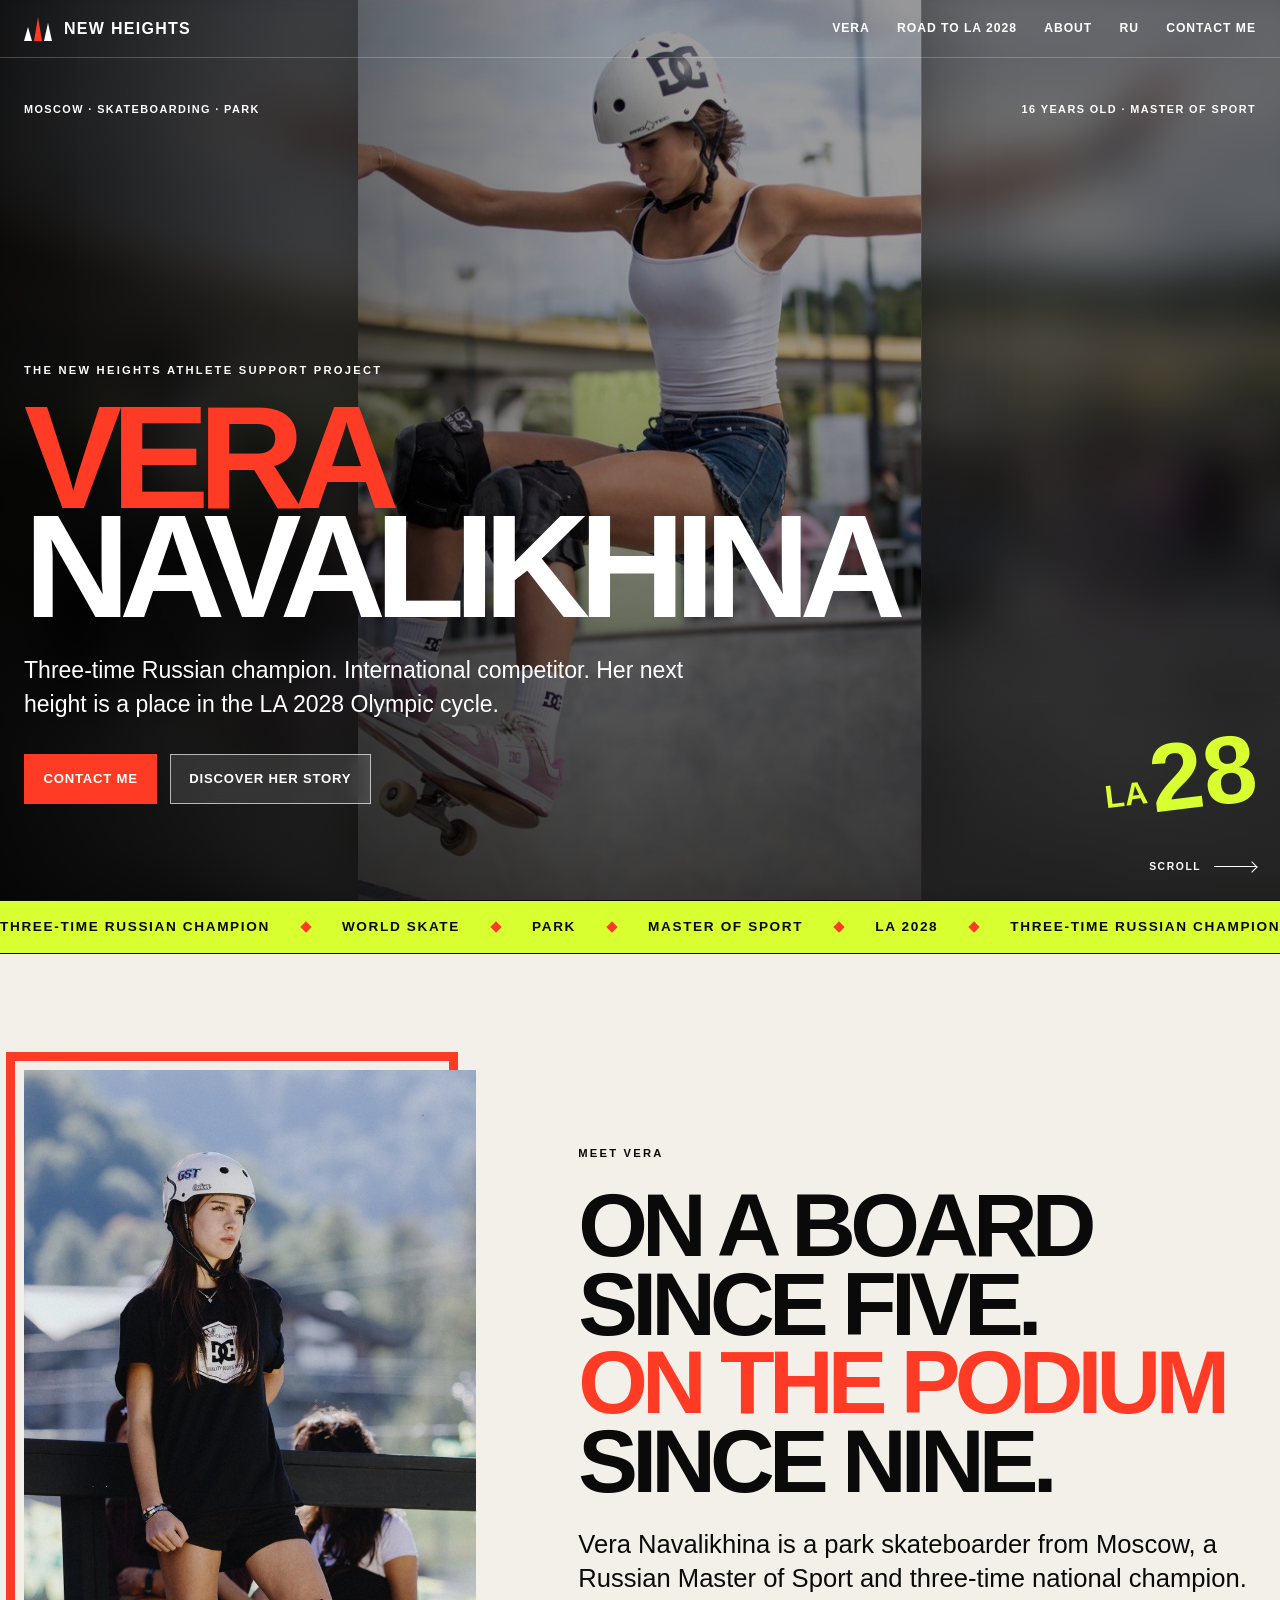
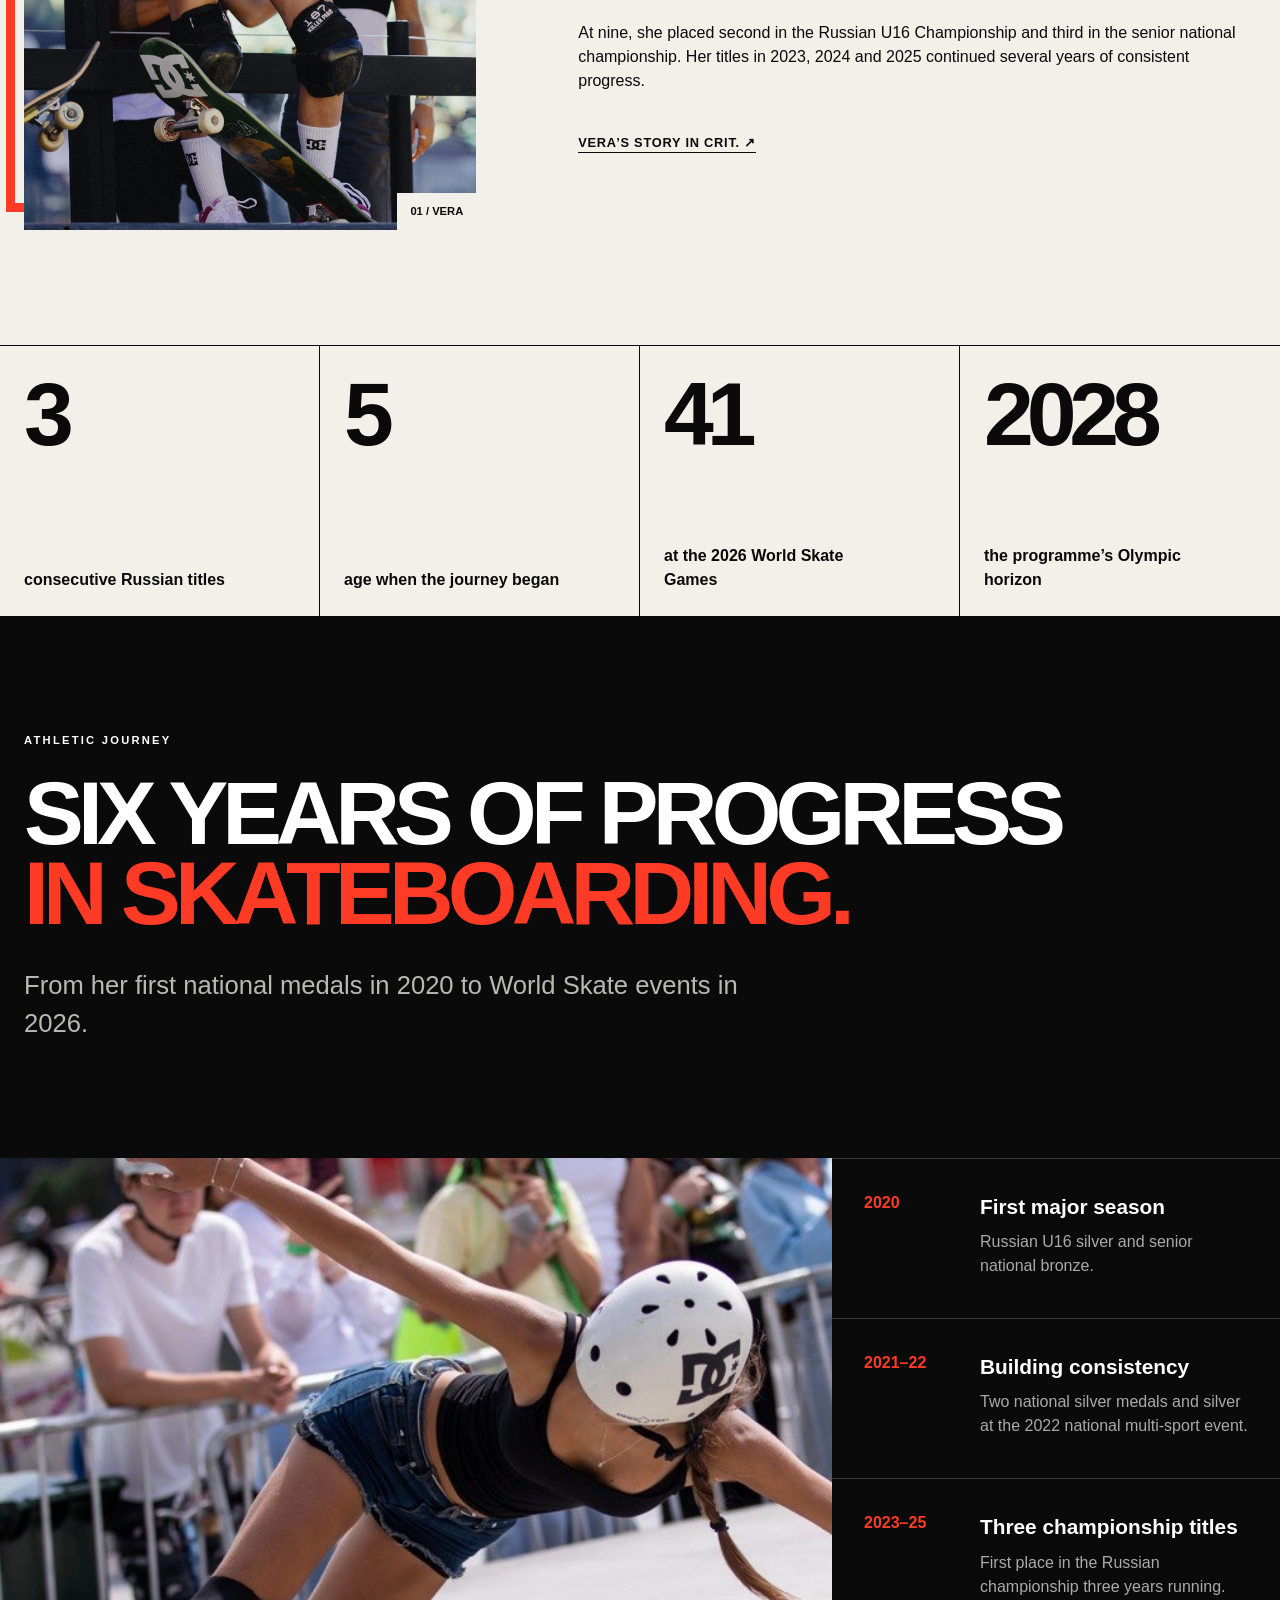
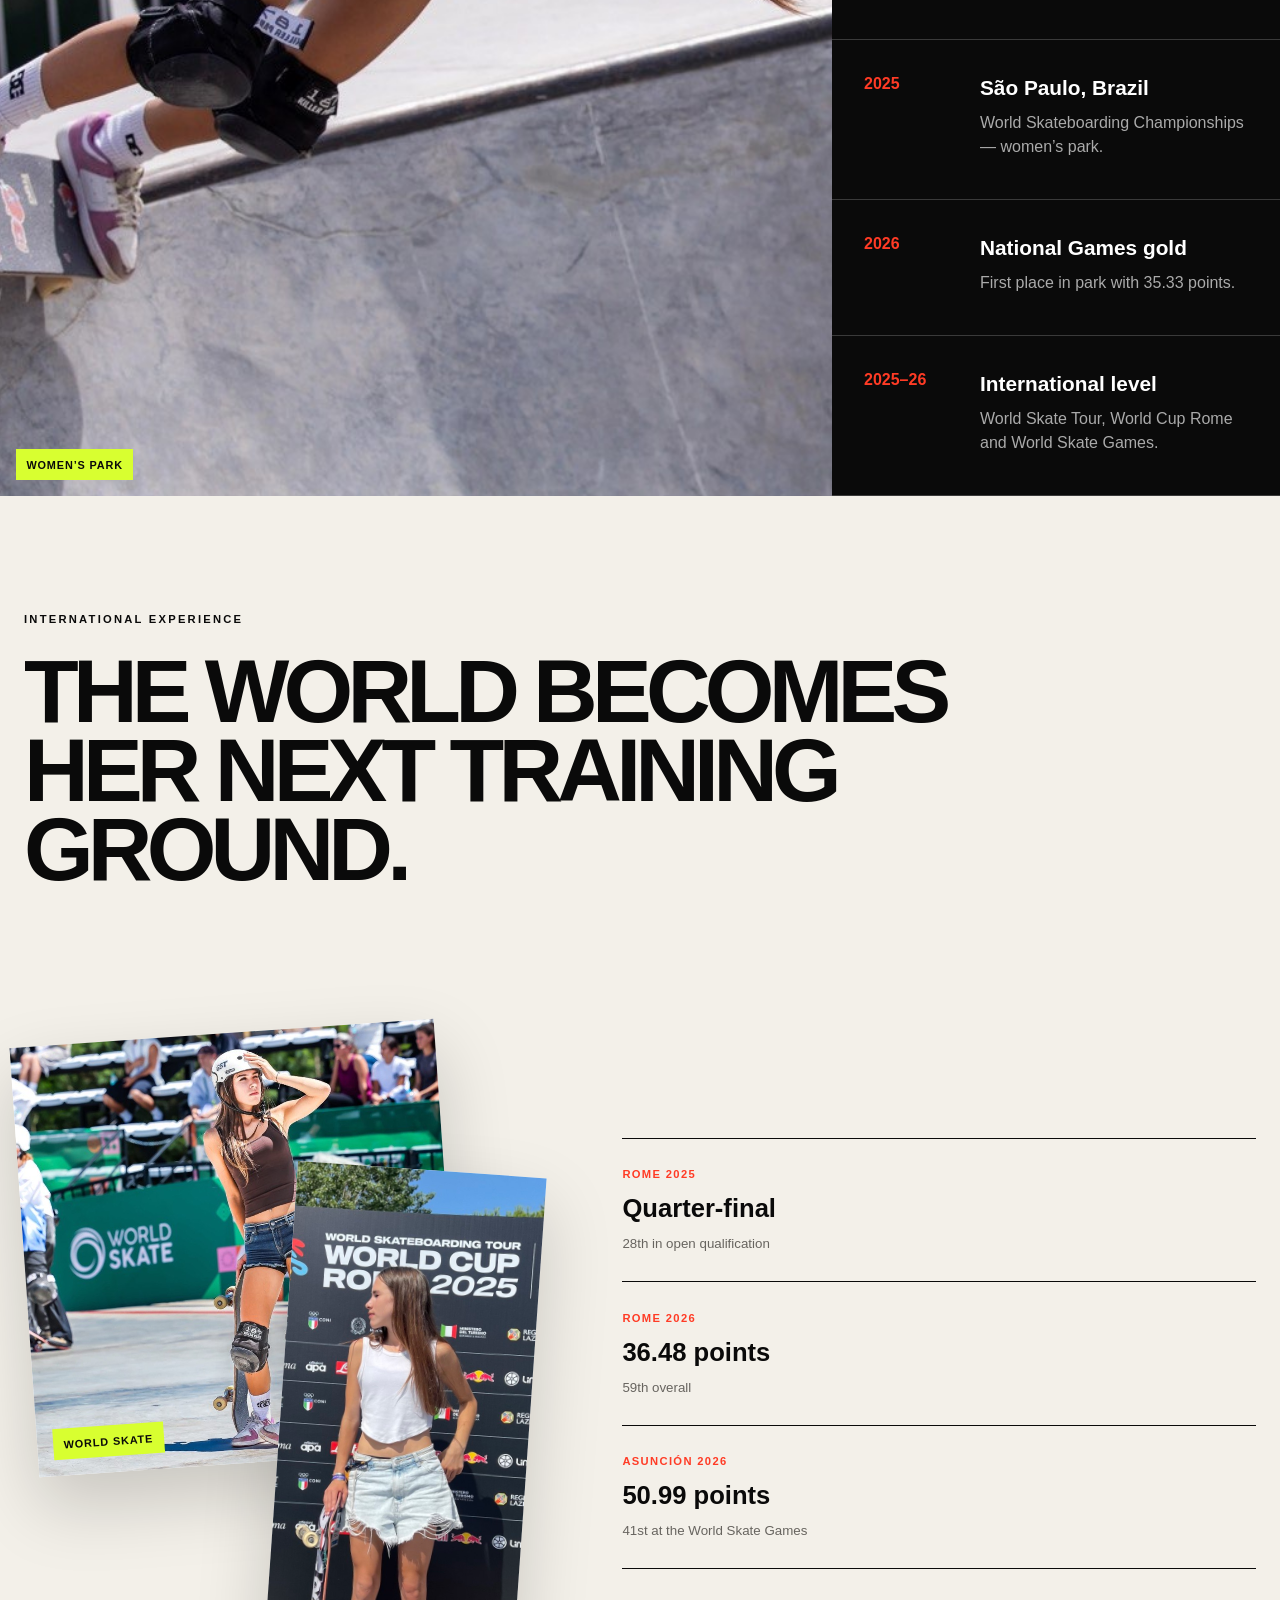
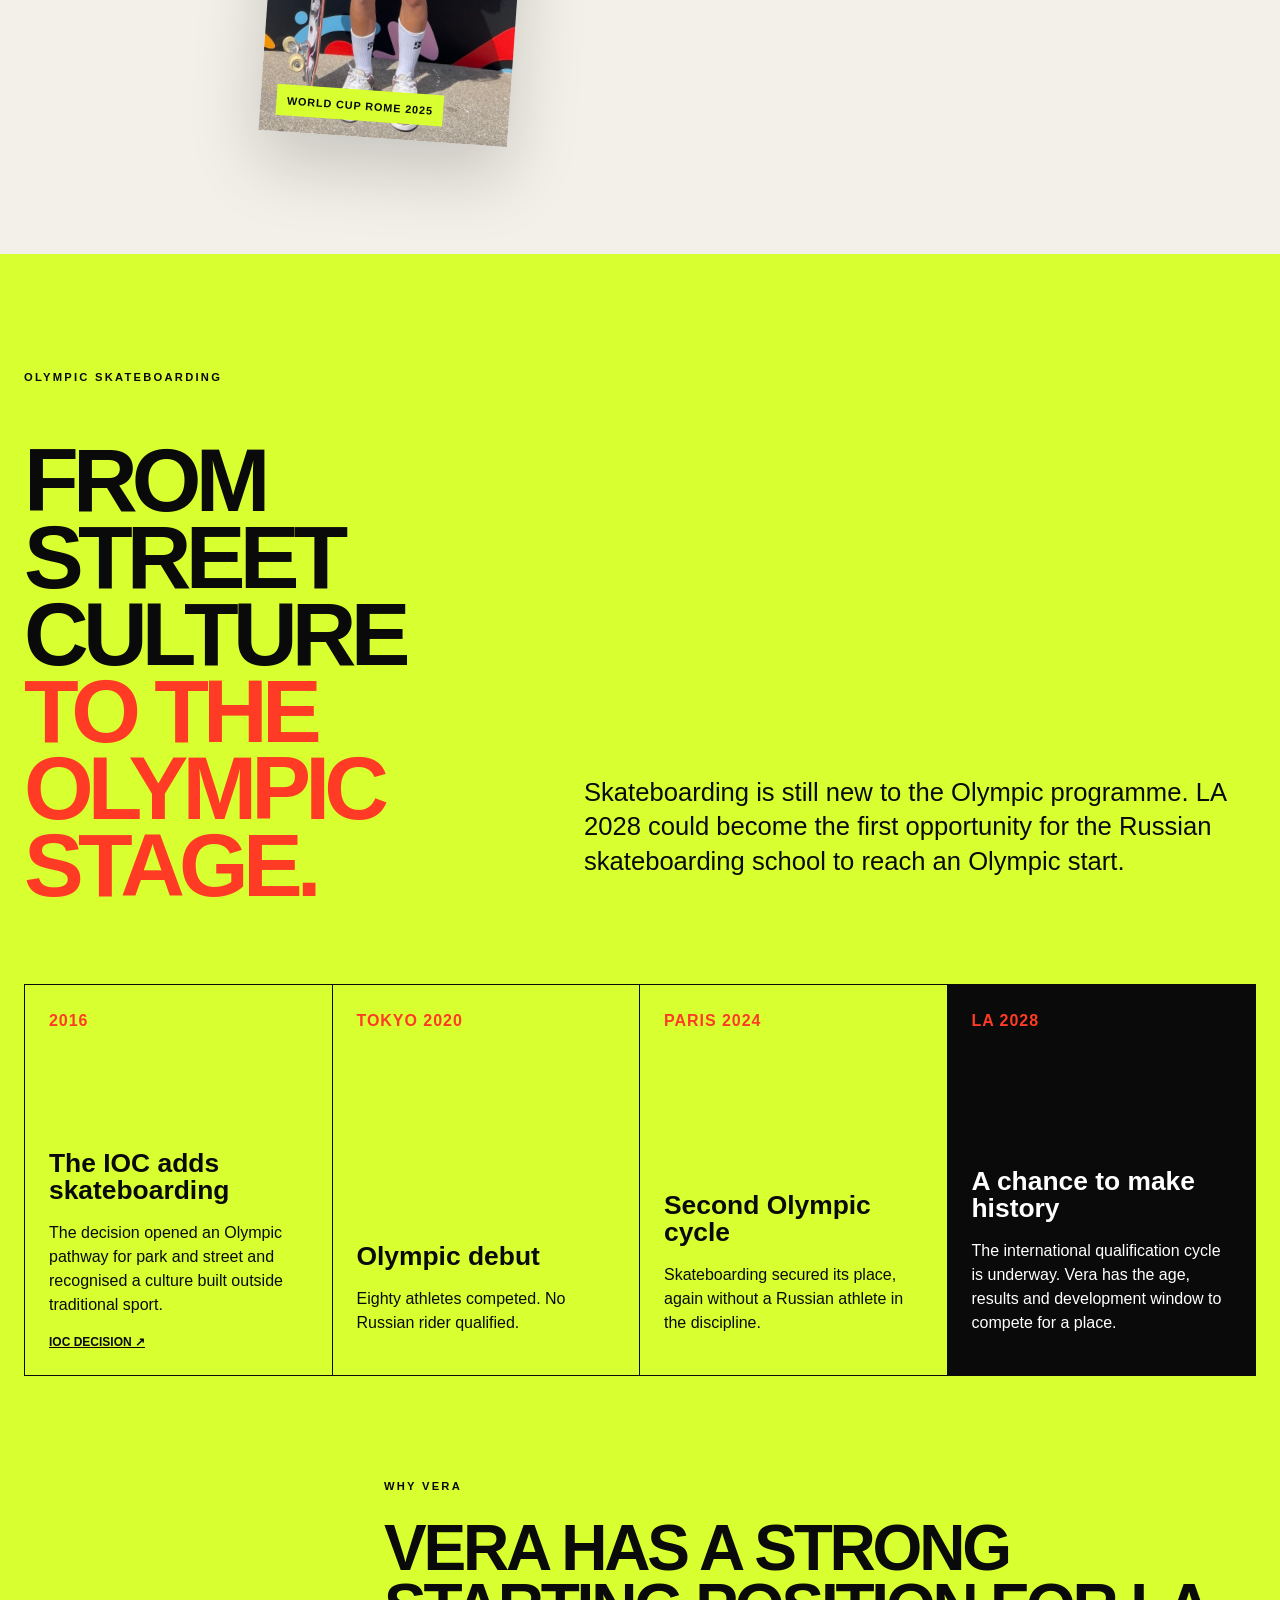
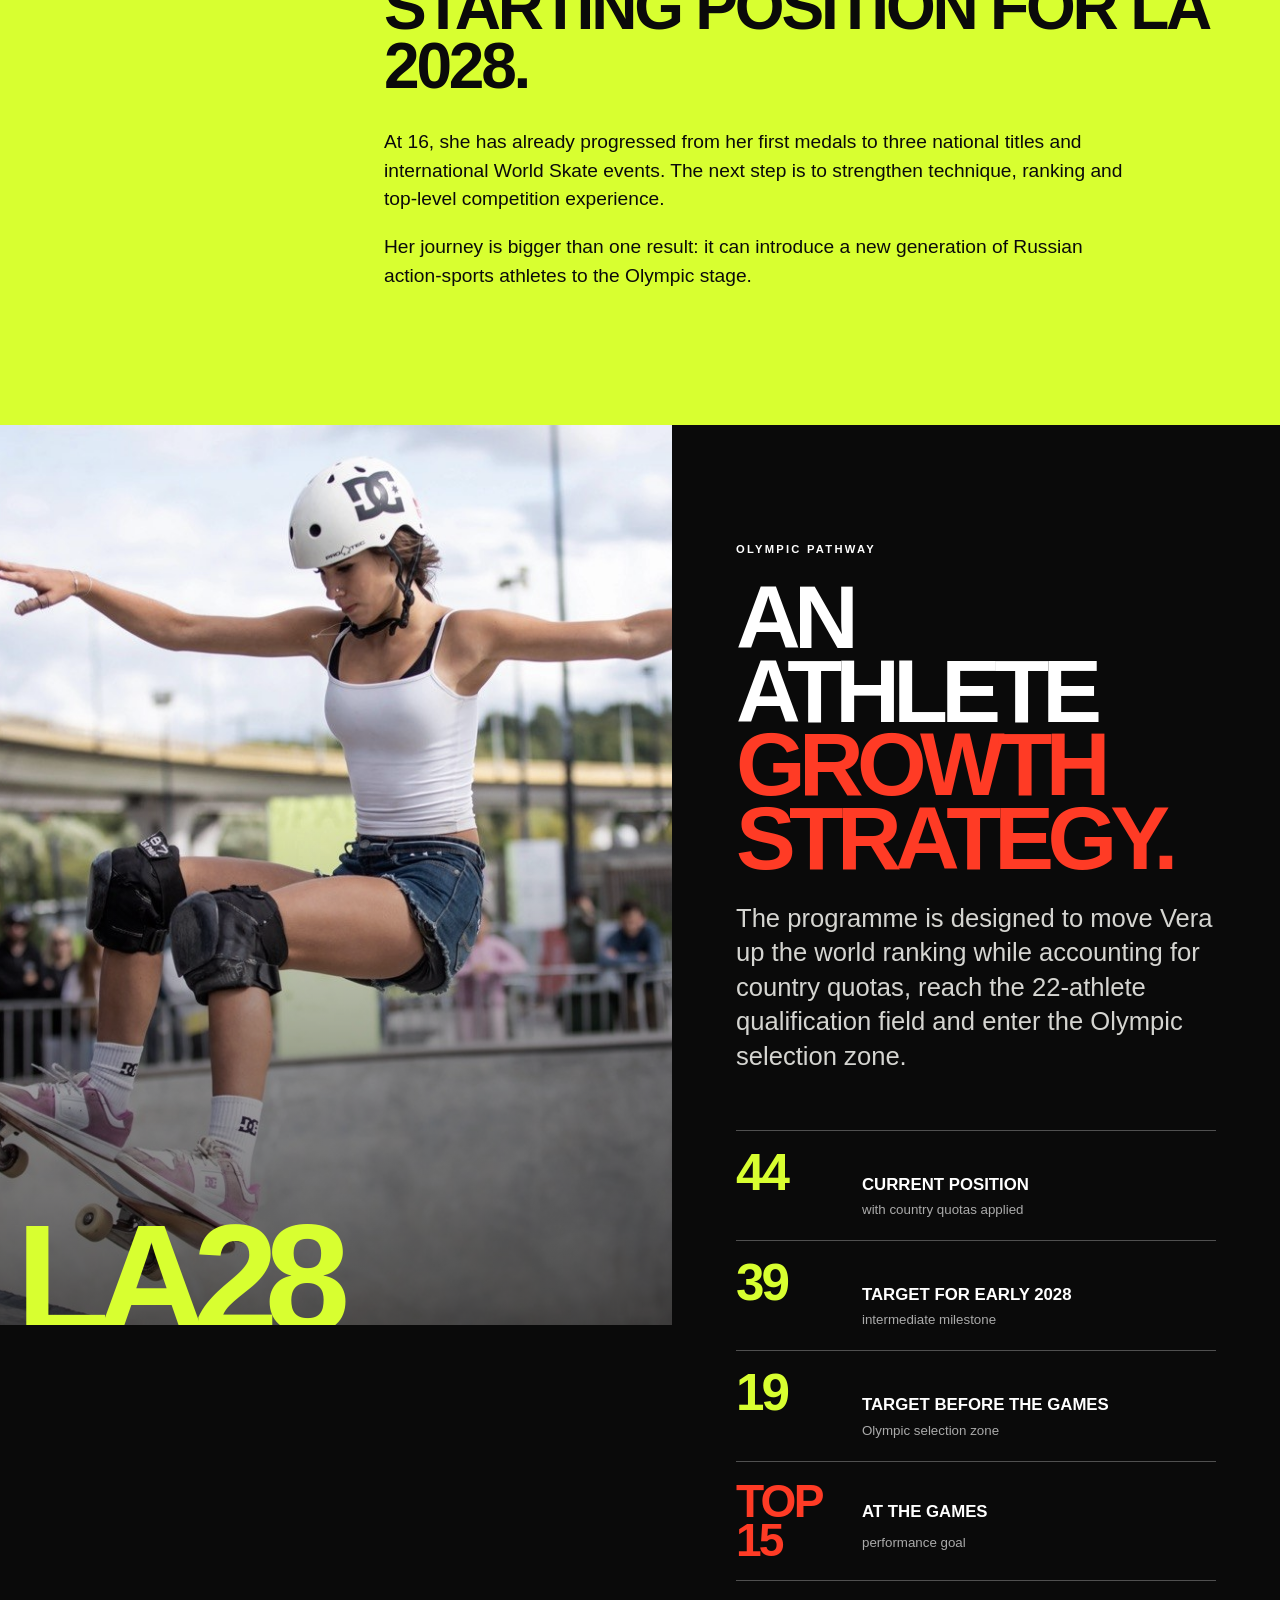
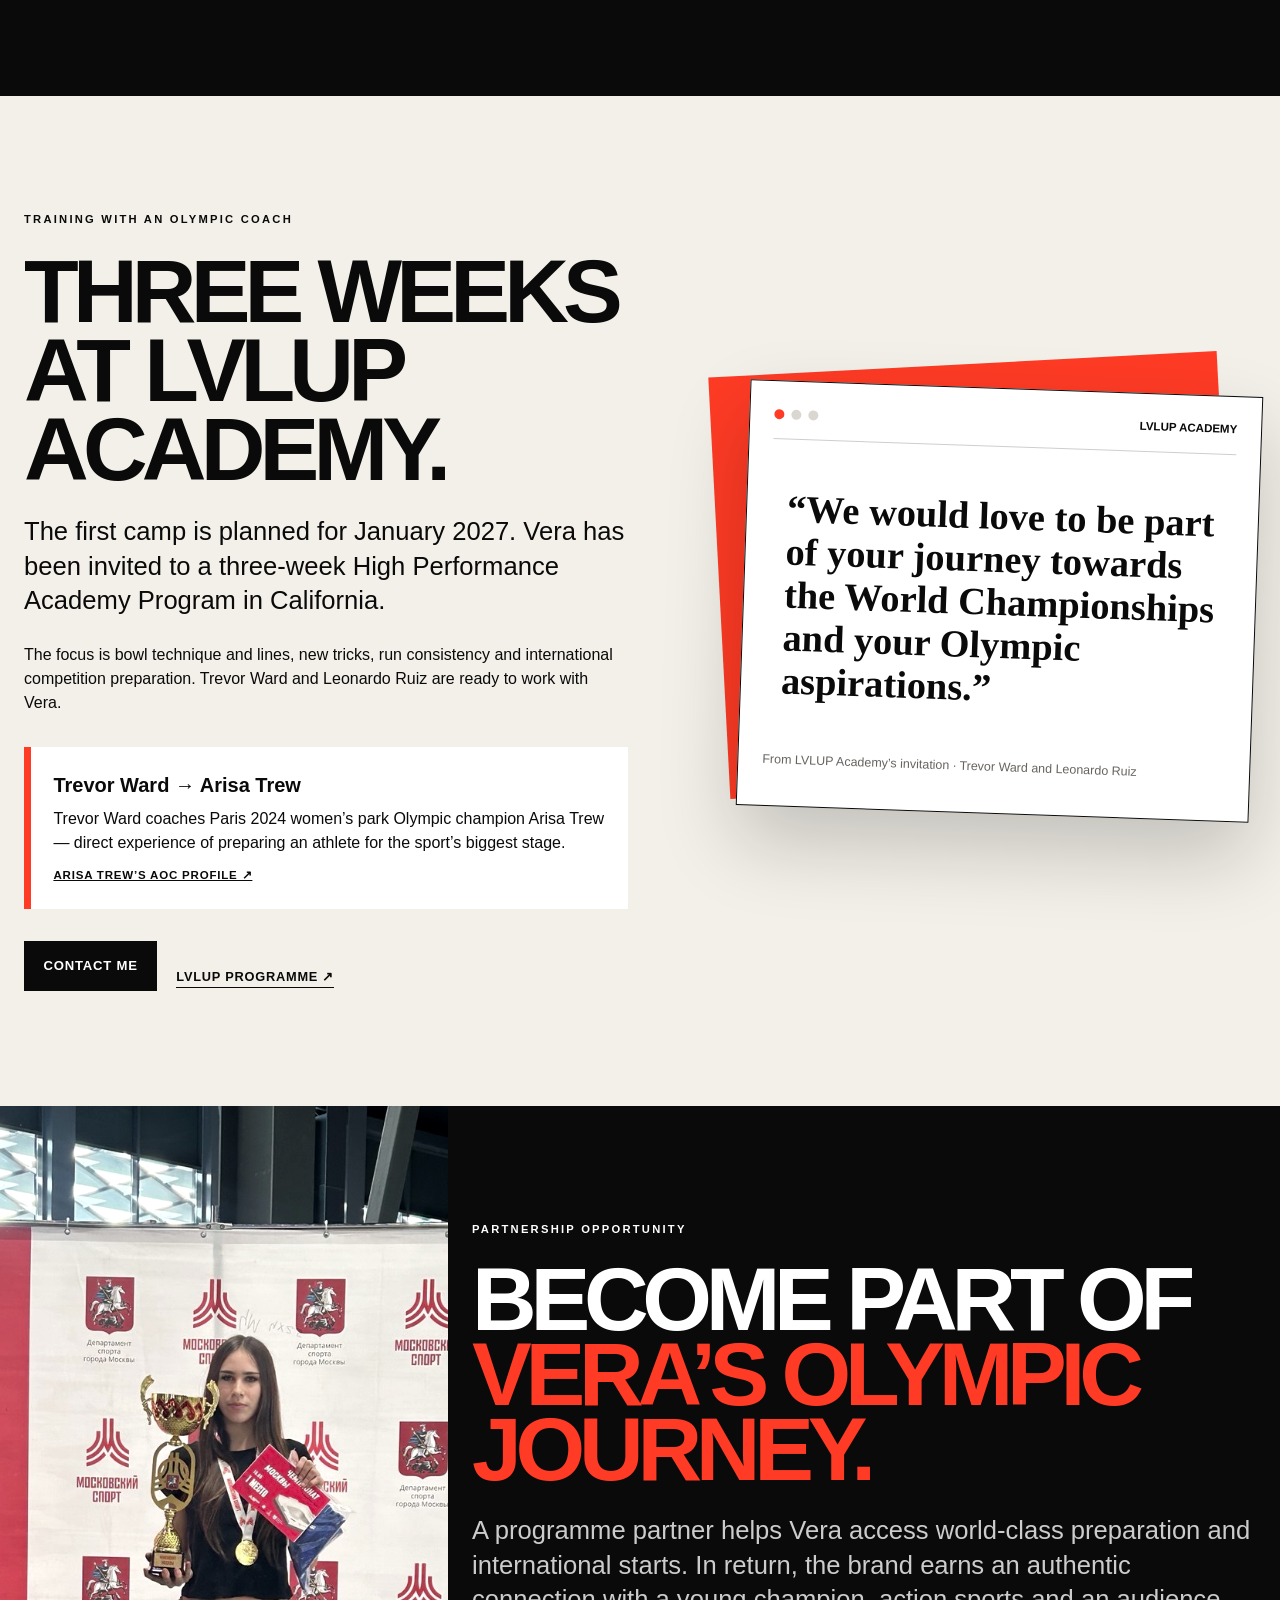
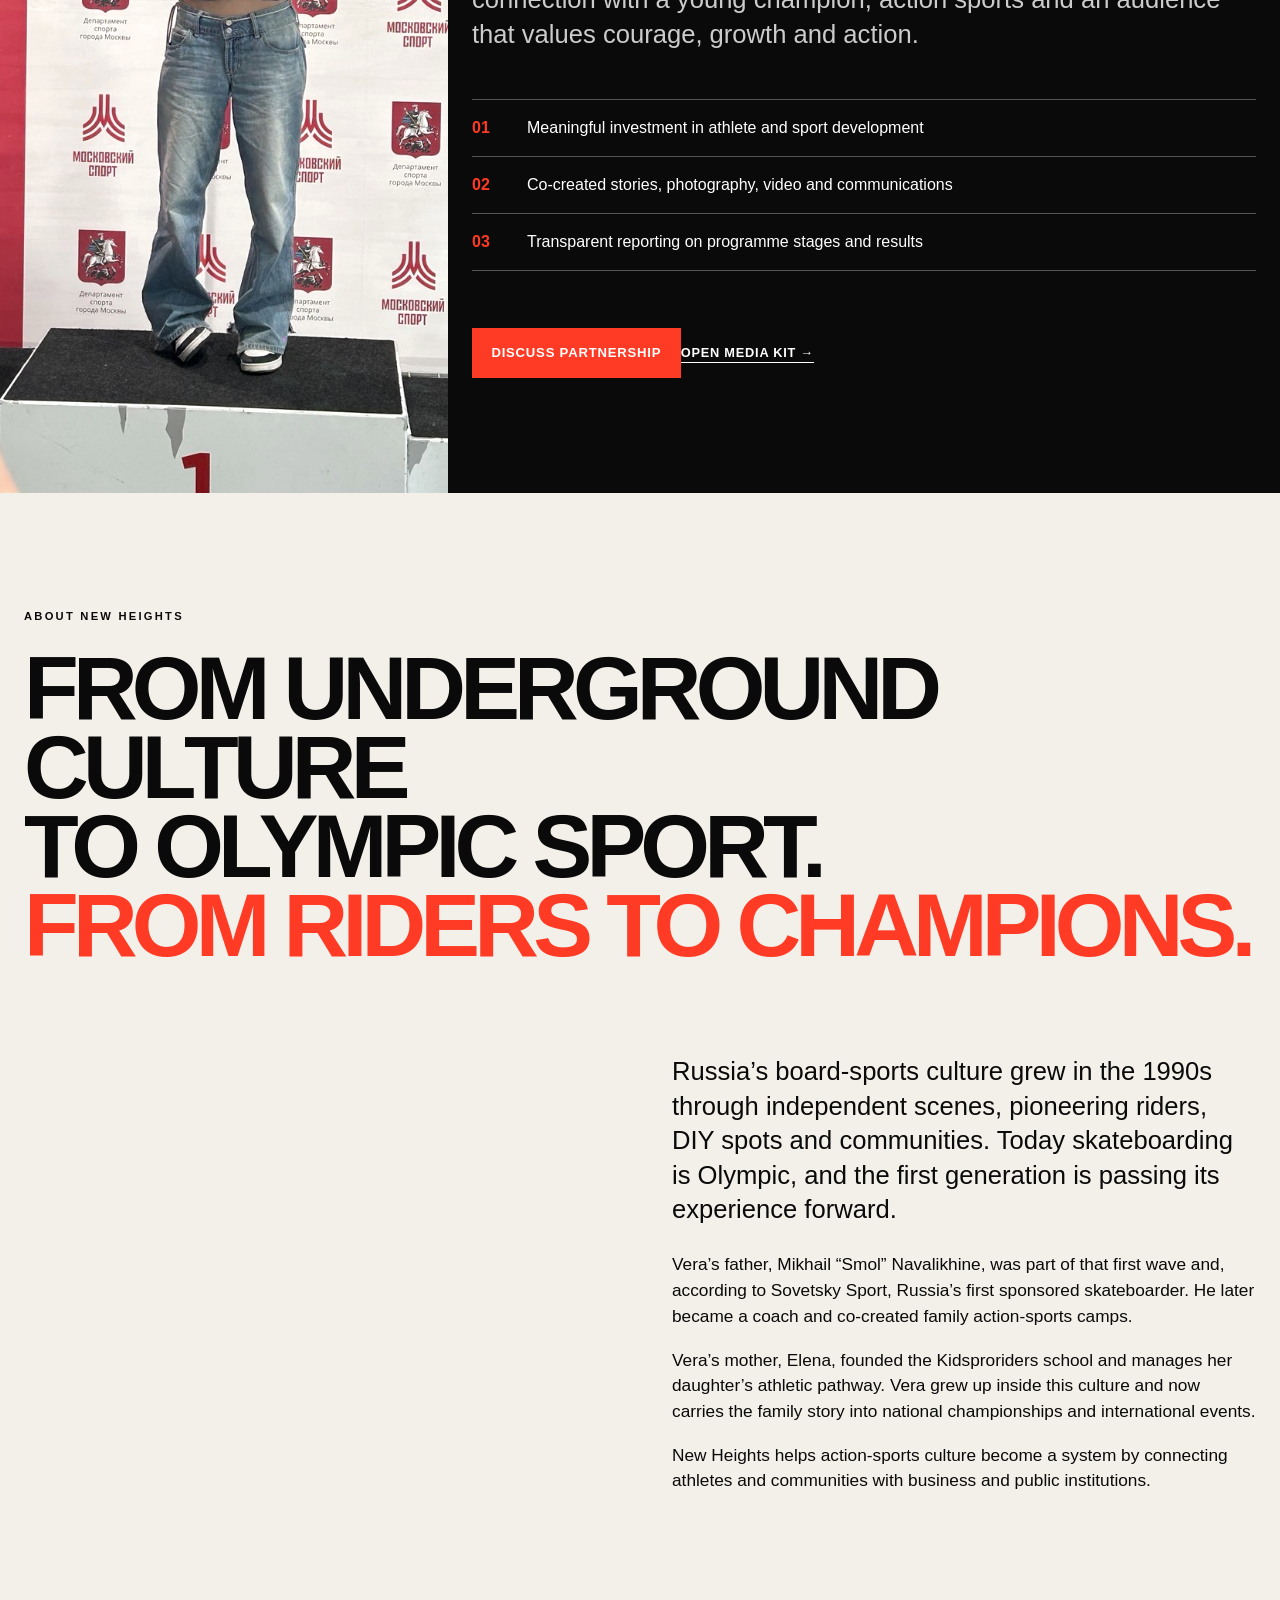
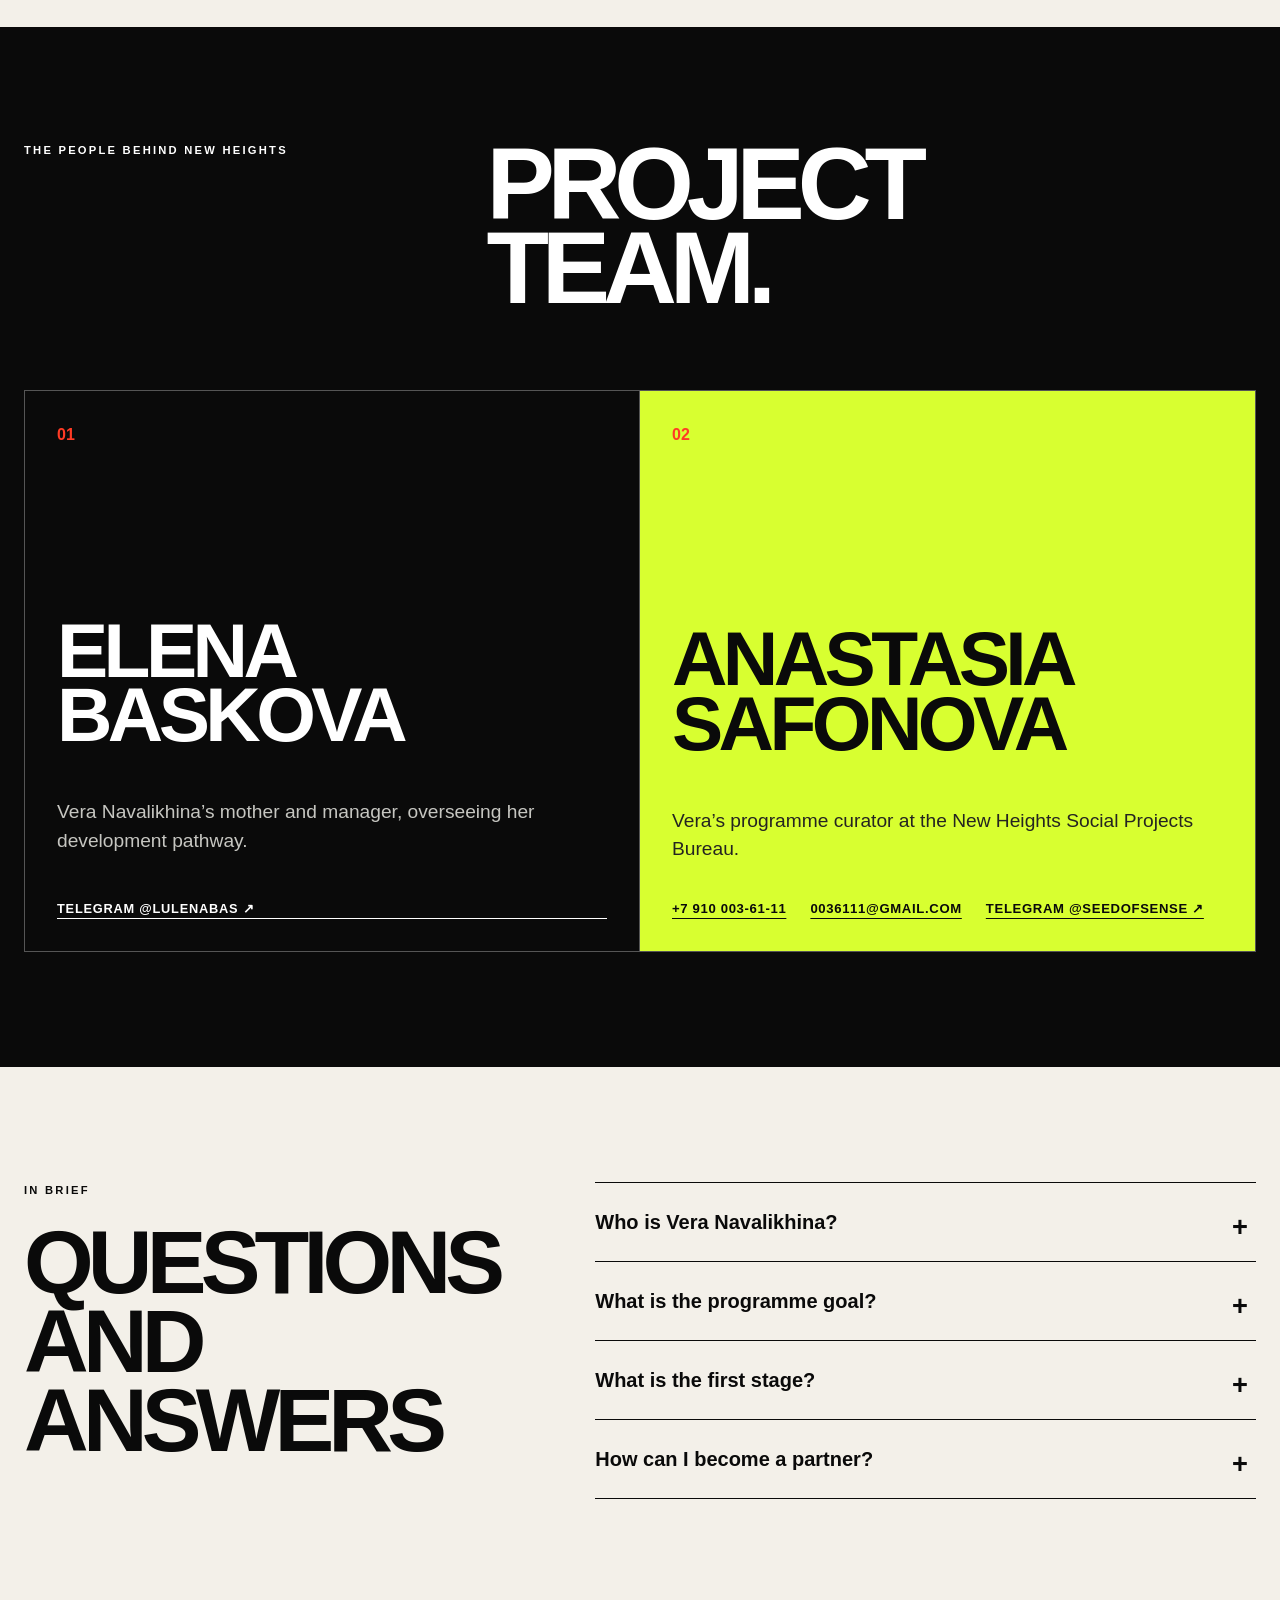
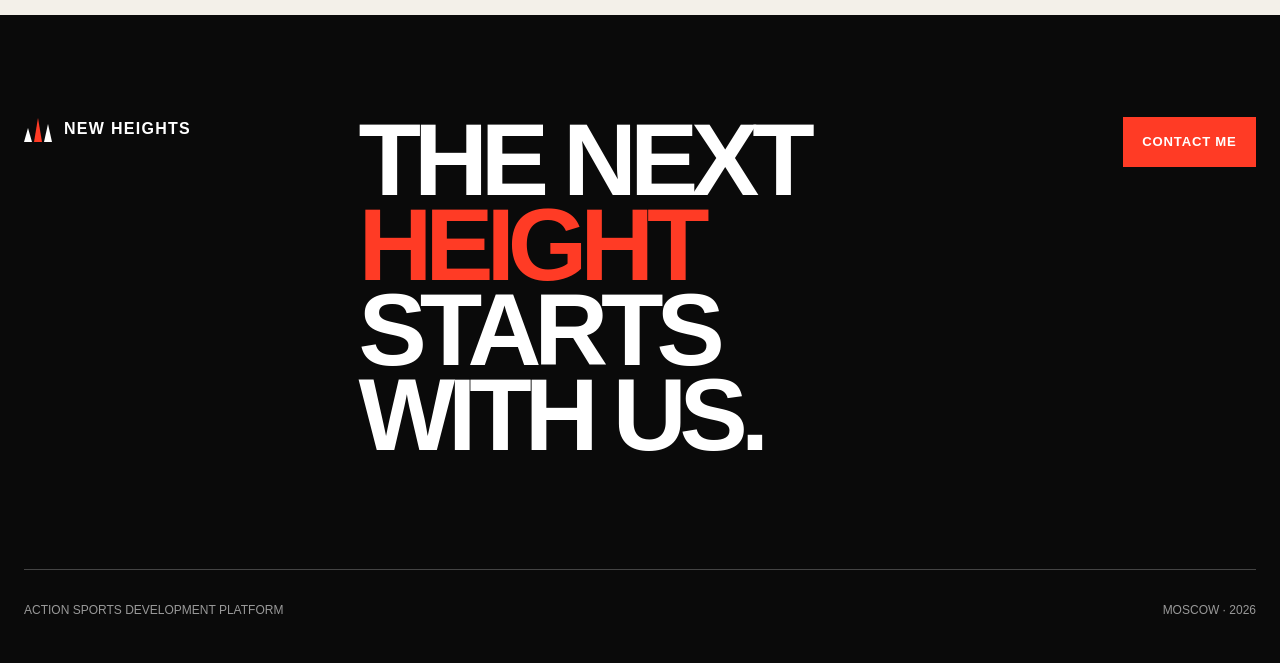
==== en.html @ 2072eae4 "Add bilingual SEO-ready site" ====
<!doctype html>
<html lang="en">
<head>
  <meta charset="utf-8">
  <meta name="viewport" content="width=device-width, initial-scale=1">
  <meta name="description" content="Vera Navalikhina is a three-time Russian champion in women’s park skateboarding. Follow her international development programme and road to LA 2028.">
  <meta name="robots" content="index,follow,max-image-preview:large">
  <meta name="theme-color" content="#0a0a0a">
  <meta property="og:type" content="website">
  <meta property="og:locale" content="en_US">
  <meta property="og:title" content="Vera Navalikhina — Road to LA 2028">
  <meta property="og:site_name" content="New Heights">
  <meta property="og:description" content="A development and partnership programme supporting three-time Russian park skateboarding champion Vera Navalikhina on her road to LA 2028.">
  <meta property="og:url" content="https://0036111-lab.github.io/novaya-vysota/en.html">
  <meta property="og:updated_time" content="2026-11-08T12:00:00+03:00">
  <meta property="og:image" content="https://0036111-lab.github.io/novaya-vysota/assets/vera-air.jpg">
  <meta name="twitter:card" content="summary_large_image">
  <meta name="twitter:title" content="Vera Navalikhina — Road to LA 2028">
  <meta name="twitter:description" content="A partnership programme supporting an emerging international park skateboarding athlete.">
  <meta name="twitter:image" content="https://0036111-lab.github.io/novaya-vysota/assets/vera-air.jpg">
  <title>Vera Navalikhina — Park Skateboarding Champion | New Heights</title>
  <link rel="canonical" href="https://0036111-lab.github.io/novaya-vysota/en.html">
  <link rel="alternate" hreflang="ru" href="https://0036111-lab.github.io/novaya-vysota/">
  <link rel="alternate" hreflang="en" href="https://0036111-lab.github.io/novaya-vysota/en.html">
  <link rel="alternate" hreflang="x-default" href="https://0036111-lab.github.io/novaya-vysota/">
  <link rel="icon" href="favicon.svg" type="image/svg+xml">
  <link rel="stylesheet" href="styles.css?v=20261101-4">
  <script type="application/ld+json">
  {"@context":"https://schema.org","@graph":[
    {"@type":"Person","@id":"https://0036111-lab.github.io/novaya-vysota/#vera","name":"Vera Navalikhina","url":"https://0036111-lab.github.io/novaya-vysota/en.html#vera","image":"https://0036111-lab.github.io/novaya-vysota/assets/vera-editorial.jpg","jobTitle":"Athlete","description":"Russian park skateboarder, Master of Sport and three-time national champion with World Skate experience.","knowsAbout":["park skateboarding","World Skate","Olympic skateboarding","LA 2028"],"sameAs":["https://criterium.ru/hero-vera-navalihina/","https://www.sovsport.ru/extreme/articles/po-lichnomu-priglasheniyu-s-sh-a-s-rossijskim-flagom-nasha-skejtbordistka-v-15-let-pokoryaet-mir"]},
    {"@type":"Organization","@id":"https://0036111-lab.github.io/novaya-vysota/#novaya-vysota","name":"New Heights","url":"https://0036111-lab.github.io/novaya-vysota/en.html","email":"mailto:0036111@gmail.com","telephone":"+7-910-003-61-11","description":"A social-impact initiative connecting action sports athletes and communities with business and public institutions."},
    {"@type":"WebPage","url":"https://0036111-lab.github.io/novaya-vysota/en.html","name":"Vera Navalikhina — Park Skateboarding Champion | New Heights","about":{"@id":"https://0036111-lab.github.io/novaya-vysota/#vera"},"inLanguage":"en"},
    {"@type":"FAQPage","mainEntity":[{"@type":"Question","name":"Who is Vera Navalikhina?","acceptedAnswer":{"@type":"Answer","text":"A park skateboarder from Moscow, Master of Sport and three-time Russian champion."}},{"@type":"Question","name":"What is the programme goal?","acceptedAnswer":{"@type":"Answer","text":"To complete the international qualification cycle, compete for an Olympic quota and represent the Russian skateboarding school at LA 2028."}},{"@type":"Question","name":"How can I become a partner?","acceptedAnswer":{"@type":"Answer","text":"Contact Anastasia on Telegram to discuss the programme and partnership options."}}]}
  ]}
  </script>
</head>
<body>
  <a class="skip-link" href="#main">Skip to content</a>
  <div class="scroll-progress" data-scroll-progress aria-hidden="true"></div>
  <header class="site-header" data-header>
    <a class="brand" href="#top" aria-label="New Heights — back to top"><span class="brand-mark" aria-hidden="true"><i></i><i></i><i></i></span><span>New Heights</span></a>
    <button class="menu-button" type="button" aria-expanded="false" aria-controls="site-nav" data-menu-button>Menu</button>
    <nav class="site-nav" id="site-nav" aria-label="Main navigation" data-nav><a href="#vera">Vera</a><a href="#roadmap">Road to LA 2028</a><a href="#project">About</a><a href="index.html" lang="ru" hreflang="ru">RU</a><a href="https://t.me/seedofsense" target="_blank" rel="noreferrer">Contact me</a></nav>
  </header>

  <main id="main">
    <section class="hero" id="top" aria-labelledby="hero-title">
      <div class="hero-media" aria-hidden="true"><video autoplay muted loop playsinline preload="metadata" poster="assets/vera-air.jpg"><source src="assets/vera-hero.mp4" type="video/mp4"></video><div class="hero-media-blur"></div><div class="hero-shade"></div></div>
      <div class="hero-topline"><span>Moscow · Skateboarding · Park</span><span>16 years old · Master of Sport</span></div>
      <div class="hero-copy" data-reveal><p class="eyebrow light">The New Heights athlete support project</p><h1 id="hero-title"><span>Vera</span><br>Navalikhina</h1><p class="hero-lead">Three-time Russian champion. International competitor. Her next height is a place in the LA 2028 Olympic cycle.</p><div class="hero-actions"><a class="button button-accent" href="https://t.me/seedofsense" target="_blank" rel="noreferrer">Contact me</a><a class="button button-glass" href="#vera">Discover her story</a></div></div>
      <div class="hero-stamp" aria-hidden="true"><span>LA</span><strong>28</strong></div><a class="scroll-cue" href="#vera"><span>Scroll</span><i></i></a>
    </section>

    <section class="signal" aria-label="Key achievements"><div class="signal-track"><span>Three-time Russian Champion</span><i></i><span>World Skate</span><i></i><span>Park</span><i></i><span>Master of Sport</span><i></i><span>LA 2028</span><i></i><span aria-hidden="true">Three-time Russian Champion</span><i aria-hidden="true"></i><span aria-hidden="true">World Skate</span><i aria-hidden="true"></i><span aria-hidden="true">Park</span></div></section>

    <section class="profile section-pad" id="vera" aria-labelledby="profile-title">
      <div class="profile-image image-frame" data-reveal><img src="assets/vera-editorial.jpg" alt="Park skateboarder Vera Navalikhina holding her skateboard" width="853" height="1280"><span class="frame-index">01 / Vera</span></div>
      <div class="profile-copy" data-reveal><p class="eyebrow">Meet Vera</p><h2 id="profile-title">On a board<br>since five.<br><em>On the podium</em><br>since nine.</h2><p class="large-copy">Vera Navalikhina is a park skateboarder from Moscow, a Russian Master of Sport and three-time national champion.</p><p>At nine, she placed second in the Russian U16 Championship and third in the senior national championship. Her titles in 2023, 2024 and 2025 continued several years of consistent progress.</p><a class="source-link" href="https://criterium.ru/hero-vera-navalihina/" target="_blank" rel="noreferrer">Vera’s story in CRIT. ↗</a></div>
    </section>

    <section class="numbers" aria-label="Vera in numbers"><article data-reveal><strong>3</strong><span>consecutive Russian titles</span></article><article data-reveal><strong>5</strong><span>age when the journey began</span></article><article data-reveal><strong>41</strong><span>at the 2026 World Skate Games</span></article><article data-reveal><strong>2028</strong><span>the programme’s Olympic horizon</span></article></section>

    <section class="story section-dark" aria-labelledby="story-title"><div class="story-heading section-pad"><p class="eyebrow light">Athletic journey</p><h2 id="story-title">Six years of progress<br><span>in skateboarding.</span></h2><p class="story-lead">From her first national medals in 2020 to World Skate events in 2026.</p></div><div class="story-grid"><figure class="story-photo story-photo-wide" data-parallax><img src="assets/vera-grind.jpg" alt="Vera Navalikhina performing a trick in a skatepark" width="1280" height="854" loading="lazy"><figcaption>Women’s Park</figcaption></figure><ol class="timeline"><li data-reveal><time>2020</time><div><strong>First major season</strong><p>Russian U16 silver and senior national bronze.</p></div></li><li data-reveal><time>2021–22</time><div><strong>Building consistency</strong><p>Two national silver medals and silver at the 2022 national multi-sport event.</p></div></li><li data-reveal><time>2023–25</time><div><strong>Three championship titles</strong><p>First place in the Russian championship three years running.</p></div></li><li data-reveal><time>2025</time><div><strong>São Paulo, Brazil</strong><p>World Skateboarding Championships — women’s park.</p></div></li><li data-reveal><time>2026</time><div><strong>National Games gold</strong><p>First place in park with 35.33 points.</p></div></li><li data-reveal><time>2025–26</time><div><strong>International level</strong><p>World Skate Tour, World Cup Rome and World Skate Games.</p></div></li></ol></div></section>

    <section class="international section-pad" aria-labelledby="international-title"><div class="section-intro" data-reveal><p class="eyebrow">International experience</p><h2 id="international-title">The world becomes<br>her next training<br>ground.</h2></div><div class="photo-stack" data-reveal><figure class="photo-card card-back"><img src="assets/vera-world-skate.jpg" alt="Vera Navalikhina at a World Skate competition" width="1280" height="853" loading="lazy"><figcaption>World Skate</figcaption></figure><figure class="photo-card card-front"><img src="assets/vera-rome-2025.jpg" alt="Vera Navalikhina at World Cup Rome 2025" width="960" height="1280" loading="lazy"><figcaption>World Cup Rome 2025</figcaption></figure></div><div class="result-list"><div><span>Rome 2025</span><strong>Quarter-final</strong><small>28th in open qualification</small></div><div><span>Rome 2026</span><strong>36.48 points</strong><small>59th overall</small></div><div><span>Asunción 2026</span><strong>50.99 points</strong><small>41st at the World Skate Games</small></div></div></section>

    <section class="olympic section-pad" aria-labelledby="olympic-title"><div class="olympic-intro" data-reveal><p class="eyebrow">Olympic skateboarding</p><h2 id="olympic-title">From street culture<br><span>to the Olympic stage.</span></h2><p class="large-copy">Skateboarding is still new to the Olympic programme. LA 2028 could become the first opportunity for the Russian skateboarding school to reach an Olympic start.</p></div><div class="olympic-history"><article data-reveal><time>2016</time><h3>The IOC adds skateboarding</h3><p>The decision opened an Olympic pathway for park and street and recognised a culture built outside traditional sport.</p><a href="https://www.olympics.com/ioc/news/ioc-approves-five-new-sports-for-olympic-games-tokyo-2020" target="_blank" rel="noreferrer">IOC decision ↗</a></article><article data-reveal><time>Tokyo 2020</time><h3>Olympic debut</h3><p>Eighty athletes competed. No Russian rider qualified.</p></article><article data-reveal><time>Paris 2024</time><h3>Second Olympic cycle</h3><p>Skateboarding secured its place, again without a Russian athlete in the discipline.</p></article><article class="olympic-focus" data-reveal><time>LA 2028</time><h3>A chance to make history</h3><p>The international qualification cycle is underway. Vera has the age, results and development window to compete for a place.</p></article></div><div class="olympic-vera" data-reveal><p class="eyebrow">Why Vera</p><h3>Vera has a strong starting position for LA 2028.</h3><p>At 16, she has already progressed from her first medals to three national titles and international World Skate events. The next step is to strengthen technique, ranking and top-level competition experience.</p><p>Her journey is bigger than one result: it can introduce a new generation of Russian action-sports athletes to the Olympic stage.</p></div></section>

    <section class="roadmap" id="roadmap" aria-labelledby="roadmap-title"><div class="roadmap-visual"><img src="assets/vera-air.jpg" alt="Vera Navalikhina performing an aerial skateboarding trick" width="1280" height="918" loading="lazy"><div class="roadmap-word" aria-hidden="true">LA28</div></div><div class="roadmap-content section-pad"><p class="eyebrow light">Olympic pathway</p><h2 id="roadmap-title">An athlete<br><span>growth strategy.</span></h2><p class="large-copy">The programme is designed to move Vera up the world ranking while accounting for country quotas, reach the 22-athlete qualification field and enter the Olympic selection zone.</p><ol class="ranking-track"><li><strong>44</strong><span>current position</span><small>with country quotas applied</small></li><li><strong>39</strong><span>target for early 2028</span><small>intermediate milestone</small></li><li><strong>19</strong><span>target before the Games</span><small>Olympic selection zone</small></li><li class="ranking-goal"><strong>TOP 15</strong><span>at the Games</span><small>performance goal</small></li></ol></div></section>

    <section class="academy section-pad" id="academy" aria-labelledby="academy-title"><div class="academy-copy" data-reveal><p class="eyebrow">Training with an Olympic coach</p><h2 id="academy-title">Three weeks<br>at LVLUP Academy.</h2><p class="large-copy">The first camp is planned for January 2027. Vera has been invited to a three-week High Performance Academy Program in California.</p><p>The focus is bowl technique and lines, new tricks, run consistency and international competition preparation. Trevor Ward and Leonardo Ruiz are ready to work with Vera.</p><div class="coach-fact"><strong>Trevor Ward → Arisa Trew</strong><p>Trevor Ward coaches Paris 2024 women’s park Olympic champion Arisa Trew — direct experience of preparing an athlete for the sport’s biggest stage.</p><a href="https://www.olympics.com.au/olympians/arisa-trew/" target="_blank" rel="noreferrer">Arisa Trew’s AOC profile ↗</a></div><div class="academy-actions"><a class="button button-dark" href="https://t.me/seedofsense" target="_blank" rel="noreferrer">Contact me</a><a class="source-link" href="https://shop.lvlupusa.com/products/performance-academy" target="_blank" rel="noreferrer">LVLUP programme ↗</a></div></div><div class="academy-proof" data-reveal><div class="mail-window"><div class="mail-bar"><i></i><i></i><i></i><span>LVLUP Academy</span></div><blockquote>“We would love to be part of your journey towards the World Championships and your Olympic aspirations.”</blockquote><p>From LVLUP Academy’s invitation · Trevor Ward and Leonardo Ruiz</p></div></div></section>

    <section class="partnership section-dark" id="partners" aria-labelledby="partners-title"><div class="partnership-photo"><img src="assets/vera-champion.jpg" alt="Vera Navalikhina holding her first-place trophy" width="720" height="1280" loading="lazy"></div><div class="partnership-copy section-pad"><p class="eyebrow light">Partnership opportunity</p><h2 id="partners-title">Become part of<br><span>Vera’s Olympic journey.</span></h2><p class="large-copy">A programme partner helps Vera access world-class preparation and international starts. In return, the brand earns an authentic connection with a young champion, action sports and an audience that values courage, growth and action.</p><div class="partner-benefits"><div><span>01</span><p>Meaningful investment in athlete and sport development</p></div><div><span>02</span><p>Co-created stories, photography, video and communications</p></div><div><span>03</span><p>Transparent reporting on programme stages and results</p></div></div><a class="button button-accent" href="https://t.me/seedofsense" target="_blank" rel="noreferrer">Discuss partnership</a><a class="source-link" href="media-kit-en.html">Open media kit →</a></div></section>

    <section class="platform section-pad" id="project" aria-labelledby="platform-title"><div class="section-intro" data-reveal><p class="eyebrow">About New Heights</p><h2 id="platform-title">From underground culture<br>to Olympic sport.<br><em>From riders to champions.</em></h2></div><div class="platform-copy" data-reveal><p class="large-copy">Russia’s board-sports culture grew in the 1990s through independent scenes, pioneering riders, DIY spots and communities. Today skateboarding is Olympic, and the first generation is passing its experience forward.</p><p>Vera’s father, Mikhail “Smol” Navalikhine, was part of that first wave and, according to Sovetsky Sport, Russia’s first sponsored skateboarder. He later became a coach and co-created family action-sports camps.</p><p>Vera’s mother, Elena, founded the Kidsproriders school and manages her daughter’s athletic pathway. Vera grew up inside this culture and now carries the family story into national championships and international events.</p><p>New Heights helps action-sports culture become a system by connecting athletes and communities with business and public institutions.</p></div></section>

    <section class="team section-pad" aria-labelledby="team-title"><div class="team-intro" data-reveal><p class="eyebrow">The people behind New Heights</p><h2 id="team-title">Project<br>team.</h2></div><div class="team-grid"><article class="team-person" data-reveal><span>01</span><h3>Elena<br>Baskova</h3><p>Vera Navalikhina’s mother and manager, overseeing her development pathway.</p><a class="source-link" href="https://t.me/lulenabas" target="_blank" rel="noreferrer">Telegram @lulenabas ↗</a></article><article class="team-person team-person-accent" data-reveal><span>02</span><h3>Anastasia<br>Safonova</h3><p>Vera’s programme curator at the New Heights Social Projects Bureau.</p><div class="team-contacts"><a href="tel:+79100036111">+7 910 003-61-11</a><a href="mailto:0036111@gmail.com">0036111@gmail.com</a><a href="https://t.me/seedofsense" target="_blank" rel="noreferrer">Telegram @seedofsense ↗</a></div></article></div></section>

    <section class="faq section-pad" aria-labelledby="faq-title"><div><p class="eyebrow">In brief</p><h2 id="faq-title">Questions<br>and answers</h2></div><div class="accordion"><details><summary>Who is Vera Navalikhina?</summary><p>A park skateboarder from Moscow, Master of Sport and three-time Russian champion.</p></details><details><summary>What is the programme goal?</summary><p>To complete the international qualification cycle, compete for an Olympic quota and represent the Russian skateboarding school at LA 2028.</p></details><details><summary>What is the first stage?</summary><p>A three-week high-performance camp in California focused on technique, lines, new tricks and run consistency.</p></details><details><summary>How can I become a partner?</summary><p>Contact Anastasia on Telegram to discuss the programme and partnership options.</p></details></div></section>
  </main>

  <footer><div class="footer-main"><div class="brand footer-brand"><span class="brand-mark" aria-hidden="true"><i></i><i></i><i></i></span><span>New Heights</span></div><h2>The next<br><span>height</span><br>starts<br>with us.</h2><a class="button button-accent" href="https://t.me/seedofsense" target="_blank" rel="noreferrer">Contact me</a></div><div class="footer-meta"><p>Action sports development platform</p><p>Moscow · <span data-year></span></p></div></footer>
  <script src="app.js?v=20261108-1"></script>
</body>
</html>
---- styles.css ----
:root{--ink:#0a0a0a;--paper:#f3f0e9;--red:#ff3b25;--acid:#d8ff30;--silver:#d9d7d0;--muted:#67645f;--line:rgba(10,10,10,.2);--max:1440px;--pad:max(24px,calc((100vw - var(--max))/2))}*{box-sizing:border-box}html{scroll-behavior:smooth}body{margin:0;background:var(--paper);color:var(--ink);font:16px/1.5 Arial,Helvetica,sans-serif;overflow-x:hidden}body.dialog-open{overflow:hidden}img,video{display:block;max-width:100%}a{color:inherit}button,input,select,textarea{font:inherit}.skip-link{position:fixed;left:1rem;top:-5rem;z-index:200;padding:.8rem 1rem;background:var(--acid);color:#000}.skip-link:focus{top:1rem}.scroll-progress{position:fixed;z-index:110;left:0;top:0;width:0;height:3px;background:var(--red);pointer-events:none}.site-header{position:fixed;z-index:100;top:0;left:0;right:0;display:flex;align-items:center;justify-content:space-between;gap:2rem;padding:1rem var(--pad);color:#fff;border-bottom:1px solid rgba(255,255,255,.22);transition:background .3s,color .3s,transform .3s}.site-header.scrolled{background:rgba(243,240,233,.94);color:var(--ink);border-bottom-color:var(--line);backdrop-filter:blur(18px)}.brand{display:flex;align-items:center;gap:.75rem;font-weight:900;letter-spacing:.08em;text-decoration:none;text-transform:uppercase}.brand-mark{display:flex;align-items:flex-end;gap:2px;width:28px;height:25px}.brand-mark i{display:block;width:8px;background:currentColor;clip-path:polygon(50% 0,100% 100%,0 100%)}.brand-mark i:nth-child(1){height:14px}.brand-mark i:nth-child(2){height:24px;background:var(--red)}.brand-mark i:nth-child(3){height:18px}.site-nav{display:flex;align-items:center;gap:1.7rem}.site-nav a,.site-nav button{padding:0;border:0;background:none;color:inherit;font-size:.76rem;font-weight:900;letter-spacing:.08em;text-decoration:none;text-transform:uppercase;cursor:pointer}.site-nav a:hover,.site-nav button:hover{color:var(--red)}.menu-button{display:none;border:1px solid currentColor;background:transparent;color:inherit;padding:.5rem .8rem}.section-pad{padding:clamp(5rem,9vw,10rem) var(--pad)}.eyebrow{margin:0 0 1.5rem;font-size:.7rem;font-weight:900;letter-spacing:.2em;text-transform:uppercase}.eyebrow.light{color:#fff}.button{display:inline-flex;min-height:50px;align-items:center;justify-content:center;padding:.8rem 1.15rem;border:1px solid var(--ink);font-size:.82rem;font-weight:900;letter-spacing:.06em;text-decoration:none;text-transform:uppercase;cursor:pointer;transition:transform .2s,background .2s,color .2s}.button:hover{transform:translateY(-3px)}.button-accent{background:var(--red);border-color:var(--red);color:#fff}.button-dark{background:var(--ink);color:#fff}.button-glass{background:rgba(255,255,255,.12);border-color:rgba(255,255,255,.65);color:#fff;backdrop-filter:blur(10px)}.large-copy{font-size:clamp(1.2rem,2vw,1.75rem);line-height:1.35}.source-link{display:inline-block;margin-top:1.5rem;font-size:.8rem;font-weight:900;letter-spacing:.06em;text-decoration:none;text-transform:uppercase;border-bottom:1px solid}.source-link:hover{color:var(--red)}.section-dark{background:var(--ink);color:#fff}.section-dark h2 span,.roadmap h2 span,.partnership h2 span,footer h2 span{color:var(--red)}[data-reveal]{opacity:0;transform:translateY(55px);transition:opacity .8s ease,transform .8s cubic-bezier(.2,.8,.2,1)}[data-reveal].revealed{opacity:1;transform:none}

.hero{position:relative;min-height:100svh;display:flex;align-items:flex-end;overflow:hidden;padding:9rem var(--pad) 6rem;color:#fff;background:#111}.hero-media,.hero-media-blur,.hero-shade{position:absolute;inset:0}.hero-media{display:grid;place-items:center;overflow:hidden}.hero-media video{position:relative;z-index:2;width:min(44vw,680px);height:100%;object-fit:cover;box-shadow:0 0 90px rgba(0,0,0,.45)}.hero-media-blur{z-index:1;background:url('assets/vera-air.jpg') center/cover;filter:blur(22px) saturate(.75);transform:scale(1.08);opacity:.7}.hero-shade{z-index:3;background:linear-gradient(90deg,rgba(0,0,0,.87) 0%,rgba(0,0,0,.38) 48%,rgba(0,0,0,.4)),linear-gradient(0deg,rgba(0,0,0,.58),transparent 58%)}.hero-topline{position:absolute;z-index:5;top:6.3rem;left:var(--pad);right:var(--pad);display:flex;justify-content:space-between;font-size:.68rem;font-weight:900;letter-spacing:.13em;text-transform:uppercase}.hero-copy{position:relative;z-index:5;max-width:980px}.hero h1{margin:0;font-size:clamp(4.6rem,11.5vw,11rem);line-height:.74;letter-spacing:-.075em;text-transform:uppercase}.hero h1 span{color:var(--red)}.hero-lead{max-width:690px;margin:2rem 0;font-size:clamp(1.05rem,1.8vw,1.45rem)}.hero-actions{display:flex;gap:.8rem;flex-wrap:wrap}.hero-stamp{position:absolute;z-index:5;right:var(--pad);bottom:5.5rem;display:flex;align-items:end;gap:.25rem;color:var(--acid);font-weight:900;transform:rotate(-7deg)}.hero-stamp span{font-size:2rem}.hero-stamp strong{font-size:6rem;line-height:.75}.scroll-cue{position:absolute;z-index:5;right:var(--pad);bottom:1.6rem;display:flex;align-items:center;gap:.8rem;color:#fff;font-size:.65rem;font-weight:900;letter-spacing:.15em;text-decoration:none;text-transform:uppercase}.scroll-cue i{position:relative;width:42px;height:1px;background:#fff}.scroll-cue i::after{content:"";position:absolute;right:0;top:-3px;width:7px;height:7px;border-right:1px solid;border-bottom:1px solid;transform:rotate(-45deg)}

.signal{overflow:hidden;padding:1rem 0;background:var(--acid);border-block:1px solid var(--ink)}.signal-track{display:flex;align-items:center;gap:2rem;width:max-content;animation:ticker 25s linear infinite;font-size:.85rem;font-weight:900;letter-spacing:.12em;text-transform:uppercase}.signal-track i{width:8px;height:8px;background:var(--red);transform:rotate(45deg)}@keyframes ticker{to{transform:translateX(-50%)}}

.profile{display:grid;grid-template-columns:minmax(300px,.8fr) 1.2fr;gap:clamp(3rem,8vw,9rem);align-items:center}.image-frame{position:relative}.image-frame::before{content:"";position:absolute;z-index:-1;inset:-18px 18px 18px -18px;border:9px solid var(--red)}.profile-image img{width:100%;max-height:760px;object-fit:cover;filter:saturate(.82)}.frame-index{position:absolute;right:-1px;bottom:-1px;padding:.65rem .85rem;background:var(--paper);font-size:.7rem;font-weight:900;text-transform:uppercase}.profile h2,.section-intro h2,.academy h2,.platform h2,.founder h2,.faq h2{margin:0;font-size:clamp(3rem,7vw,7rem);line-height:.88;letter-spacing:-.065em;text-transform:uppercase}.profile h2 em,.platform h2 em{color:var(--red);font-style:normal}.profile-copy>p:not(.eyebrow){max-width:720px}.numbers{display:grid;grid-template-columns:repeat(4,1fr);border-block:1px solid var(--ink)}.numbers article{min-height:270px;display:flex;flex-direction:column;justify-content:space-between;padding:1.5rem;border-right:1px solid var(--ink)}.numbers article:last-child{border-right:0}.numbers strong{font-size:clamp(4rem,7vw,7rem);line-height:1;letter-spacing:-.08em}.numbers span{max-width:230px;font-weight:800}

.story-heading h2{max-width:1100px;margin:0;font-size:clamp(3.2rem,7vw,7.5rem);line-height:.9;letter-spacing:-.065em;text-transform:uppercase}.story-grid{display:grid;grid-template-columns:1.3fr .7fr;align-items:stretch}.story-photo{position:relative;margin:0;overflow:hidden;min-height:720px}.story-photo img{width:100%;height:115%;object-fit:cover;transform:translateY(var(--parallax,0))}.story-photo figcaption,.photo-card figcaption{position:absolute;left:1rem;bottom:1rem;padding:.45rem .65rem;background:var(--acid);color:var(--ink);font-size:.68rem;font-weight:900;letter-spacing:.08em;text-transform:uppercase}.timeline{margin:0;padding:0;list-style:none;border-top:1px solid #3a3a3a}.timeline li{display:grid;grid-template-columns:100px 1fr;gap:1rem;padding:2rem;border-bottom:1px solid #3a3a3a}.timeline time{color:var(--red);font-weight:900}.timeline strong{font-size:1.3rem}.timeline p{margin:.5rem 0;color:#aaa}

.international{display:grid;grid-template-columns:.9fr 1.1fr;gap:5rem}.section-intro{grid-column:1/-1}.photo-stack{position:relative;min-height:770px}.photo-card{position:absolute;margin:0;background:#fff;box-shadow:0 30px 70px rgba(0,0,0,.18)}.photo-card img{width:100%;height:100%;object-fit:cover}.card-back{left:0;top:4rem;width:82%;height:430px;transform:rotate(-4deg)}.card-front{right:1rem;bottom:0;width:48%;height:570px;transform:rotate(4deg)}.result-list{align-self:center;border-top:1px solid var(--ink)}.result-list div{display:grid;gap:.4rem;padding:1.7rem 0;border-bottom:1px solid var(--ink)}.result-list span{color:var(--red);font-size:.7rem;font-weight:900;letter-spacing:.12em;text-transform:uppercase}.result-list strong{font-size:1.6rem}.result-list small{color:var(--muted)}

.roadmap{display:grid;grid-template-columns:1.05fr .95fr;background:var(--ink);color:#fff}.roadmap-visual{position:sticky;top:0;align-self:start;height:100vh;overflow:hidden}.roadmap-visual::after{content:"";position:absolute;inset:0;background:linear-gradient(0deg,rgba(0,0,0,.65),transparent 60%)}.roadmap-visual img{width:100%;height:100%;object-fit:cover;filter:saturate(.8)}.roadmap-word{position:absolute;z-index:2;left:1rem;bottom:-.1em;color:var(--acid);font-size:clamp(5rem,12vw,12rem);font-weight:900;line-height:.8;letter-spacing:-.09em}.roadmap-content{padding-left:clamp(2rem,5vw,7rem);padding-right:clamp(2rem,5vw,7rem)}.roadmap h2{margin:0;font-size:clamp(4rem,7vw,8rem);line-height:.82;letter-spacing:-.075em;text-transform:uppercase}.roadmap-content>.large-copy{max-width:660px;color:#d5d5d1}.route{margin:3rem 0 0;padding:0;list-style:none;border-top:1px solid #505050}.route li{display:grid;grid-template-columns:55px 1fr;gap:1rem;padding:1.4rem 0;border-bottom:1px solid #505050}.route li>span{color:var(--red);font-weight:900}.route strong{font-size:1.2rem}.route p{margin:.35rem 0;color:#aaa}
.ranking-track{margin:3.5rem 0 0;padding:0;list-style:none;border-top:1px solid #505050}.ranking-track li{display:grid;grid-template-columns:110px minmax(0,1fr);gap:.2rem 1rem;align-items:baseline;padding:1.25rem 0;border-bottom:1px solid #505050}.ranking-track strong{grid-row:1/3;color:var(--acid);font-size:clamp(2.4rem,4vw,4.5rem);line-height:.85;letter-spacing:-.06em}.ranking-track span{font-size:1.05rem;font-weight:900;text-transform:uppercase}.ranking-track small{color:#aaa}.ranking-track .ranking-goal strong{color:var(--red);font-size:clamp(2rem,3.6vw,4rem)}
.preparation{overflow:hidden;background:#e8e4dc}.preparation-heading{display:grid;grid-template-columns:minmax(280px,.75fr) 1.25fr;gap:2rem 5vw;align-items:end;margin-bottom:3rem}.preparation-heading .eyebrow{grid-column:1/-1;margin-bottom:0}.preparation-heading h2{margin:0;font-size:clamp(3.5rem,7vw,8rem);line-height:.84;letter-spacing:-.07em;text-transform:uppercase}.preparation-heading h2 em{color:var(--red);font-family:Georgia,serif;font-weight:400;text-transform:none}.preparation-heading>p:last-child{max-width:620px;margin:0;font-size:1.15rem}.training-legend{display:flex;gap:.65rem 1.5rem;align-items:center;flex-wrap:wrap;margin:0 0 1.5rem;padding:1rem 0;border-top:1px solid var(--ink);border-bottom:1px solid var(--ink)}.training-legend span{display:inline-flex;align-items:center;gap:.55rem;font-size:.72rem;font-weight:900;letter-spacing:.08em;text-transform:uppercase}.training-legend i{width:18px;height:18px;border:1px solid var(--ink);border-radius:50%}.legend-prep i{background:#38b66c}.legend-comp i{background:var(--red)}.legend-milestone i{background:var(--ink)}.training-line{position:relative;display:grid;grid-template-columns:repeat(15,minmax(230px,1fr));gap:0;overflow-x:auto;padding:58px 0 28px;scroll-snap-type:x proximity;scrollbar-color:var(--red) transparent}.training-point{position:relative;min-height:300px;padding:72px 24px 24px;border-left:1px solid rgba(10,10,10,.28);background-color:#fff;background-image:linear-gradient(var(--ink),var(--ink));background-position:left 30px;background-repeat:no-repeat;background-size:100% 3px;scroll-snap-align:start}.training-point:last-child{border-right:1px solid rgba(10,10,10,.28)}.training-point::before{content:"";position:absolute;z-index:2;left:20px;top:21px;width:18px;height:18px;border:5px solid #fff;border-radius:50%;background:var(--ink)}.training-point.season-start::after{content:attr(data-season);position:absolute;left:18px;top:-42px;padding:.25rem .5rem;background:var(--ink);color:#fff;font-size:.68rem;font-weight:900;letter-spacing:.11em;text-transform:uppercase}.point-kind{display:inline-block;margin:0 0 1.2rem;padding:.35rem .5rem;border:1px solid currentColor;font-size:.62rem;line-height:1;letter-spacing:.1em;text-transform:uppercase}.training-point time,.training-point>span{display:block;font-size:.7rem;font-weight:900;letter-spacing:.1em;text-transform:uppercase}.training-point>span{margin-top:.35rem}.training-point h3{margin:1.6rem 0 .4rem;font-size:1.45rem;line-height:1.05}.training-point p{margin:0;color:var(--muted)}.training-point.camp,.training-point.rollout{background-color:#dff5e7}.training-point.camp::before,.training-point.rollout::before{background:#1f9d55;border-color:#dff5e7}.training-point.camp .point-kind,.training-point.rollout .point-kind,.training-point.camp>span,.training-point.rollout>span{color:#14733d}.training-point.start{background-color:#ffe3df}.training-point.start::before{background:var(--red);border-color:#ffe3df}.training-point.start .point-kind,.training-point.start>span{color:#d72514}.training-point.checkpoint{background-color:#eeeae2}.training-point.checkpoint::before{background:var(--ink);border-color:#eeeae2}.training-point.checkpoint .point-kind{color:var(--ink)}.training-point.final{background-color:var(--red);background-image:linear-gradient(#fff,#fff);color:#fff}.training-point.final::before{background:#fff;border-color:var(--red)}.training-point.final .point-kind,.training-point.final>span{color:#fff}.training-point.final p{color:#fff}.calendar-note{max-width:840px;margin:1.5rem 0 0;color:var(--muted);font-size:.78rem}

.academy{display:grid;grid-template-columns:1fr .85fr;gap:clamp(4rem,9vw,10rem);align-items:center}.academy-copy>p:not(.eyebrow){max-width:720px}.academy-actions{display:flex;align-items:center;gap:1.2rem;flex-wrap:wrap;margin-top:2rem}.academy-proof{position:relative}.academy-proof::before{content:"";position:absolute;z-index:-1;inset:-24px 28px 28px -24px;background:var(--red);transform:rotate(-3deg)}.mail-window{padding:1.5rem;background:#fff;border:1px solid var(--ink);box-shadow:0 35px 80px rgba(0,0,0,.2);transform:rotate(2deg)}.mail-bar{display:flex;align-items:center;gap:.45rem;padding-bottom:1rem;border-bottom:1px solid var(--line);font-size:.72rem;font-weight:900;text-transform:uppercase}.mail-bar i{width:10px;height:10px;border-radius:50%;background:var(--silver)}.mail-bar i:first-child{background:var(--red)}.mail-bar span{margin-left:auto}.mail-window blockquote{margin:3rem 1rem;font:700 clamp(1.6rem,3vw,3rem)/1.12 Georgia,serif}.mail-window>p{color:var(--muted);font-size:.78rem}.proof-note{margin-top:2rem;font-size:.78rem;color:var(--muted)}
.coach-fact{max-width:720px;margin-top:2rem;padding:1.4rem;border-left:7px solid var(--red);background:#fff}.coach-fact strong{font-size:1.25rem}.coach-fact p{margin:.45rem 0}.coach-fact a{font-size:.72rem;font-weight:900;letter-spacing:.07em;text-transform:uppercase}

.partnership{display:grid;grid-template-columns:.7fr 1.3fr}.partnership-photo{min-height:850px}.partnership-photo img{width:100%;height:100%;object-fit:cover;filter:saturate(.75) contrast(1.05)}.partnership-copy{align-self:center}.partnership h2{margin:0;font-size:clamp(3.6rem,7vw,8rem);line-height:.84;letter-spacing:-.07em;text-transform:uppercase}.partnership .large-copy{max-width:780px;color:#ccc}.partner-benefits{max-width:800px;margin:3rem 0;border-top:1px solid #555}.partner-benefits div{display:grid;grid-template-columns:55px 1fr;padding:1rem 0;border-bottom:1px solid #555}.partner-benefits span{color:var(--red);font-weight:900}.partner-benefits p{margin:0}
.supported{display:grid;grid-template-columns:1fr auto;gap:3rem 6vw;align-items:end;background:var(--acid)}.supported-heading h2{margin:0;font-size:clamp(3.5rem,6vw,7rem);line-height:.85;letter-spacing:-.07em;text-transform:uppercase}.supported-heading h2 em{font-family:Georgia,serif;font-weight:400;text-transform:none}.supported-cta{grid-column:2;justify-self:end}

.platform{display:grid;grid-template-columns:1fr 1fr;gap:4rem}.platform .section-intro{grid-column:1/-1}.platform-copy{max-width:720px;grid-column:2}.platform-grid{grid-column:1/-1;display:grid;grid-template-columns:repeat(3,1fr);border:1px solid var(--ink)}.platform-grid article{min-height:360px;display:flex;flex-direction:column;padding:1.5rem;border-right:1px solid var(--ink);transition:background .25s,color .25s}.platform-grid article:last-child{border-right:0}.platform-grid article:hover{background:var(--ink);color:#fff}.platform-grid span{color:var(--red);font-weight:900}.platform-grid h3{margin:auto 0 1rem;font-size:2rem}.platform-grid p{max-width:320px;margin:0;color:var(--muted)}.platform-grid article:hover p{color:#bbb}

.founder{display:grid;grid-template-columns:.8fr 1.2fr;min-height:700px;background:var(--acid)}.founder-mark{display:grid;place-content:center;grid-template-columns:auto auto;overflow:hidden;background:var(--red);color:#fff;font-size:clamp(9rem,22vw,22rem);font-weight:900;line-height:.75;letter-spacing:-.18em}.founder-mark strong{color:var(--acid)}.founder-copy{align-self:center;padding:clamp(3rem,8vw,9rem)}.founder-copy p:not(.eyebrow){max-width:620px;font-size:1.2rem}.faq{display:grid;grid-template-columns:.6fr 1.4fr;gap:6rem}.accordion{border-top:1px solid var(--ink)}.accordion details{border-bottom:1px solid var(--ink)}.accordion summary{position:relative;padding:1.5rem 3rem 1.5rem 0;font-size:1.25rem;font-weight:900;cursor:pointer;list-style:none}.accordion summary::after{content:"+";position:absolute;right:.5rem;font-size:1.7rem}.accordion details[open] summary::after{content:"−"}.accordion p{max-width:720px;padding:0 3rem 1.5rem 0;color:var(--muted)}

footer{padding:clamp(4rem,8vw,8rem) var(--pad) 2rem;background:var(--ink);color:#fff}.footer-main{display:grid;grid-template-columns:.4fr 1fr auto;gap:3rem;align-items:start}.footer-brand .brand-mark i{background:#fff}.footer-brand .brand-mark i:nth-child(2){background:var(--red)}footer h2{margin:0;font-size:clamp(3.5rem,8vw,8rem);line-height:.83;letter-spacing:-.07em;text-transform:uppercase}.footer-meta{display:flex;justify-content:space-between;margin-top:7rem;padding-top:1.2rem;border-top:1px solid #444;color:#999;font-size:.75rem;text-transform:uppercase}

.partner-dialog{position:fixed;z-index:201;left:50%;top:50%;transform:translate(-50%,-50%);width:min(760px,calc(100% - 30px));max-height:92vh;overflow:auto;padding:2.5rem;border:0;background:var(--paper);box-shadow:0 30px 100px rgba(0,0,0,.55)}.partner-dialog[hidden]{display:none}body.dialog-open::before{content:"";position:fixed;z-index:200;inset:0;background:rgba(0,0,0,.82);backdrop-filter:blur(8px)}.dialog-close{position:absolute;right:1.5rem;top:1rem;border:0;background:transparent;font-size:2.3rem;cursor:pointer}.partner-dialog h2{margin:.2rem 0 1rem;font-size:clamp(2.5rem,6vw,5rem);line-height:.9;letter-spacing:-.06em;text-transform:uppercase}.partner-dialog>p:not(.eyebrow){max-width:620px}.partner-dialog form{display:grid;gap:1rem;margin-top:2rem}.form-row{display:grid;grid-template-columns:1fr 1fr;gap:1rem}.partner-dialog label{display:grid;gap:.35rem;font-size:.78rem;font-weight:900;text-transform:uppercase}.partner-dialog input,.partner-dialog select,.partner-dialog textarea{width:100%;padding:.9rem;border:1px solid #888;border-radius:0;background:#fff;color:#000}.partner-dialog input:focus,.partner-dialog select:focus,.partner-dialog textarea:focus{outline:3px solid var(--acid);border-color:#000}.partner-dialog .consent{display:flex;grid-template-columns:20px 1fr;align-items:start;text-transform:none;font-weight:400}.consent input{width:18px;height:18px}.form-note{margin:0;color:var(--muted);font-size:.75rem}.form-result{margin:0;font-weight:900}.form-result.error{color:#b00020}.form-result.success{color:#176a38}

.media-page{background:#fff}.site-header.compact{position:relative;background:var(--paper);color:var(--ink)}.media-kit{max-width:1000px;margin:auto;padding:7vw 24px}.media-kit h1{margin:0;font-size:clamp(3rem,7vw,7rem);line-height:.85;letter-spacing:-.06em;text-transform:uppercase}.media-intro{max-width:780px;margin:2rem 0 5rem;font-size:1.35rem}.media-kit section{padding:3rem 0;border-top:1px solid var(--ink)}.media-kit h2{font-size:2.4rem}.media-grid{display:grid;grid-template-columns:repeat(3,1fr);gap:2rem}.media-list{columns:2}.media-next{padding:3rem!important;border:10px solid var(--red)!important}

@media(max-width:1000px){.hero-media video{width:62vw}.profile,.academy{grid-template-columns:1fr 1fr;gap:3rem}.numbers{grid-template-columns:1fr 1fr}.numbers article:nth-child(2){border-right:0}.numbers article:nth-child(-n+2){border-bottom:1px solid}.story-grid,.roadmap,.partnership,.supported{grid-template-columns:1fr}.story-photo{min-height:520px}.roadmap-visual{position:relative;height:68vw;min-height:520px}.partnership-photo{height:80vw;min-height:600px}.international{gap:2rem}.photo-stack{min-height:650px}.supported-cta{grid-column:1}.footer-main{grid-template-columns:1fr}.footer-main .button{width:max-content}}
@media(max-width:760px){.site-header{padding:.9rem 20px}.menu-button{display:block}.site-nav{display:none;position:absolute;left:0;right:0;top:100%;align-items:stretch;padding:1.2rem 20px;background:var(--paper);color:var(--ink);border-bottom:1px solid var(--ink);flex-direction:column}.site-nav.open{display:flex}.site-nav a,.site-nav button{text-align:left}.hero{padding:8rem 20px 5rem}.hero-media video{width:100%;height:100%}.hero-media-blur{display:none}.hero-shade{background:linear-gradient(0deg,rgba(0,0,0,.85),rgba(0,0,0,.05) 70%),linear-gradient(90deg,rgba(0,0,0,.35),transparent)}.hero-topline{left:20px;right:20px;top:5rem}.hero-topline span:last-child{display:none}.hero h1{font-size:clamp(4rem,19vw,7rem)}.hero-stamp{right:20px;bottom:3.8rem}.hero-stamp strong{font-size:4rem}.scroll-cue{display:none}.section-pad{padding:5.5rem 20px}.profile,.international,.academy,.platform,.founder,.faq{grid-template-columns:1fr}.profile{gap:4rem}.profile-image{width:82%;margin-left:auto}.numbers article{min-height:220px}.story-heading h2{font-size:3.5rem}.timeline li{grid-template-columns:80px 1fr;padding:1.4rem 20px}.international .section-intro,.platform .section-intro,.platform-copy,.platform-grid{grid-column:auto}.photo-stack{min-height:580px}.card-back{width:92%;height:330px}.card-front{width:55%;height:430px}.roadmap-content{padding:5.5rem 20px}.roadmap h2{font-size:4rem}.academy-proof{margin:3rem 20px}.partnership-copy{padding:5.5rem 20px}.partnership h2{font-size:3.8rem}.platform-grid{grid-template-columns:1fr}.platform-grid article{min-height:230px;border-right:0;border-bottom:1px solid}.platform-grid article:last-child{border-bottom:0}.founder-mark{min-height:420px}.founder-copy{padding:5rem 20px}.faq{gap:3rem}.footer-meta{flex-direction:column}.form-row{grid-template-columns:1fr}.media-grid{grid-template-columns:1fr}.media-list{columns:1}}
@media(max-width:480px){.hero h1{font-size:13.5vw;line-height:.8}.hero-lead{font-size:1rem}.hero-actions .button{width:100%}.hero-stamp{display:none}.numbers{grid-template-columns:1fr}.numbers article{min-height:180px;border-right:0;border-bottom:1px solid}.numbers article:nth-child(2){border-bottom:1px solid}.numbers article:last-child{border-bottom:0}.profile h2,.section-intro h2,.academy h2,.platform h2,.founder h2,.faq h2{font-size:2.8rem}.story-heading h2{font-size:2.8rem}.story-photo{min-height:360px}.photo-stack{min-height:500px}.card-back{height:270px}.card-front{height:360px}.roadmap-visual{min-height:420px}.roadmap h2,.partnership h2{font-size:3.2rem}.mail-window{padding:1rem}.mail-window blockquote{margin:2rem .2rem}.partner-dialog{padding:1.4rem}.footer-main .button{width:100%}}

@media(max-width:760px){.preparation-heading{grid-template-columns:1fr}.preparation-heading .eyebrow{grid-column:auto}.preparation-heading h2{font-size:3.2rem}.training-line{margin-right:-20px}.ranking-track li{grid-template-columns:92px minmax(0,1fr)}.logo-grid{grid-template-columns:1fr}.logo-slot{min-height:170px}.supported-cta{width:100%}}

/* Olympic story and editorial refinements */
.story-lead{max-width:760px;margin:2rem 0 0;color:#b9b9b4;font-size:clamp(1.15rem,2vw,1.7rem)}
.olympic{background:var(--acid)}
.olympic-intro{display:grid;grid-template-columns:1fr 1.4fr;gap:2rem 5rem;align-items:end}
.olympic-intro .eyebrow{grid-column:1/-1}
.olympic-intro h2{margin:0;font-size:clamp(3.2rem,7vw,7.5rem);line-height:.86;letter-spacing:-.065em;text-transform:uppercase}
.olympic-intro h2 span{color:var(--red)}
.olympic-history{display:grid;grid-template-columns:repeat(4,1fr);margin-top:5rem;border:1px solid var(--ink)}
.olympic-history article{min-height:390px;display:flex;flex-direction:column;padding:1.5rem;border-right:1px solid var(--ink)}
.olympic-history article:last-child{border-right:0}
.olympic-history time{color:var(--red);font-weight:900;letter-spacing:.06em;text-transform:uppercase}
.olympic-history h3{margin:auto 0 1rem;font-size:1.65rem;line-height:1.05}
.olympic-history p{margin:0 0 1rem}
.olympic-history a{font-size:.75rem;font-weight:900;text-transform:uppercase}
.olympic-focus{background:var(--ink);color:#fff}
.olympic-vera{max-width:1000px;margin:clamp(4rem,8vw,8rem) 0 0 auto;padding-left:clamp(0rem,10vw,10rem)}
.olympic-vera h3{margin:.5rem 0 2rem;font-size:clamp(2.5rem,5vw,5.5rem);line-height:.92;letter-spacing:-.05em;text-transform:uppercase}
.olympic-vera p:not(.eyebrow){max-width:760px;font-size:1.2rem}
.partnership-photo img{object-position:50% 8%}
.platform-copy{font-size:1.08rem}
.platform-sources{display:flex;flex-wrap:wrap;gap:0 1.5rem}
.family-archive{grid-column:1/-1;display:grid;grid-template-columns:repeat(12,minmax(0,1fr));gap:clamp(1rem,2vw,2rem);margin-top:clamp(2rem,5vw,5rem)}
.family-photo{position:relative;margin:0;overflow:hidden;background:#151515}
.family-photo img{width:100%;height:100%;object-fit:cover;transition:transform .8s cubic-bezier(.2,.8,.2,1)}
.family-photo:hover img{transform:scale(1.025)}
.family-photo figcaption{position:absolute;left:1rem;bottom:1rem;max-width:calc(100% - 2rem);padding:.55rem .7rem;background:var(--acid);color:var(--ink);font-size:.68rem;font-weight:900;letter-spacing:.08em;text-transform:uppercase}
.family-photo-now{grid-column:1/span 7;aspect-ratio:1.3}
.family-photo-magazine{grid-column:8/span 5;aspect-ratio:.92}
.family-photo-magazine img{object-fit:contain}
.family-photo-smol{grid-column:1/span 4;aspect-ratio:.58}
.family-photo-childhood{grid-column:5/span 8;aspect-ratio:1.55}
.partnership>*{min-width:0!important}
.partnership-copy{max-width:100%;overflow:hidden}
.partnership h2,.partnership h2 span{max-width:100%;overflow-wrap:anywhere}
.partner-benefits div{grid-template-columns:55px minmax(0,1fr)}
.partner-benefits p{min-width:0;overflow-wrap:break-word}
@media(max-width:1000px){.olympic-history{grid-template-columns:1fr 1fr}.olympic-history article{border-bottom:1px solid var(--ink)}.olympic-history article:nth-child(2){border-right:0}.olympic-history article:nth-child(n+3){border-bottom:0}}
@media(max-width:760px){.olympic-intro{grid-template-columns:1fr}.olympic-intro .eyebrow{grid-column:auto}.olympic-history{grid-template-columns:1fr}.olympic-history article{min-height:300px;border-right:0;border-bottom:1px solid var(--ink)!important}.olympic-history article:last-child{border-bottom:0!important}.olympic-vera{padding-left:0}.olympic-vera h3{font-size:3rem}.partnership h2{font-size:clamp(2.35rem,10.5vw,3.25rem);line-height:.9}.partnership h2,.partnership h2 span{overflow-wrap:normal;word-break:normal}.partnership .large-copy{font-size:1.1rem}.partner-benefits div{grid-template-columns:52px minmax(0,1fr)}}
@media(max-width:760px){.international>*,.olympic-intro>*{min-width:0}.international h2,.olympic h2{max-width:100%;overflow-wrap:anywhere}}
@media(max-width:760px){.family-archive{grid-template-columns:1fr}.family-photo{grid-column:auto;aspect-ratio:auto}.family-photo img{height:auto;object-fit:contain}.family-photo figcaption{position:static;display:block}}

/* Project team */
.team{background:var(--ink);color:#fff}
.team-intro{display:grid;grid-template-columns:.7fr 1.3fr;gap:3rem;align-items:end}
.team-intro .eyebrow{align-self:start}
.team-intro h2{margin:0;font-size:clamp(4rem,8vw,9rem);line-height:.82;letter-spacing:-.07em;text-transform:uppercase}
.team-grid{display:grid;grid-template-columns:1fr 1fr;margin-top:5rem;border:1px solid #555}
.team-person{min-height:560px;display:flex;flex-direction:column;padding:2rem;border-right:1px solid #555}
.team-person:last-child{border-right:0}
.team-person>span{color:var(--red);font-weight:900}
.team-person h3{margin:auto 0 2rem;font-size:clamp(3rem,6vw,6.5rem);line-height:.84;letter-spacing:-.06em;text-transform:uppercase}
.team-person p{max-width:600px;font-size:1.2rem;color:#c6c6c1}
.team-person-accent{background:var(--acid);color:var(--ink)}
.team-person-accent p{color:#242421}
.team-contacts{display:flex;flex-wrap:wrap;gap:.8rem 1.5rem;margin-top:1rem}
.team-contacts a{font-size:.82rem;font-weight:900;letter-spacing:.05em;text-transform:uppercase;text-underline-offset:.3rem}
@media(max-width:1000px){.team-intro{grid-template-columns:1fr}.team-grid{grid-template-columns:1fr;margin-top:3rem}.team-person{min-height:430px;border-right:0;border-bottom:1px solid #555}.team-person:last-child{border-bottom:0}.team-person h3{font-size:clamp(3.2rem,12vw,5.5rem)}}
@media(prefers-reduced-motion:reduce){html{scroll-behavior:auto}*,*::before,*::after{animation:none!important;transition:none!important}[data-reveal]{opacity:1;transform:none}.story-photo img{transform:none}.hero-media video{display:none}.hero-media{background:url('assets/vera-air.jpg') center/cover}}
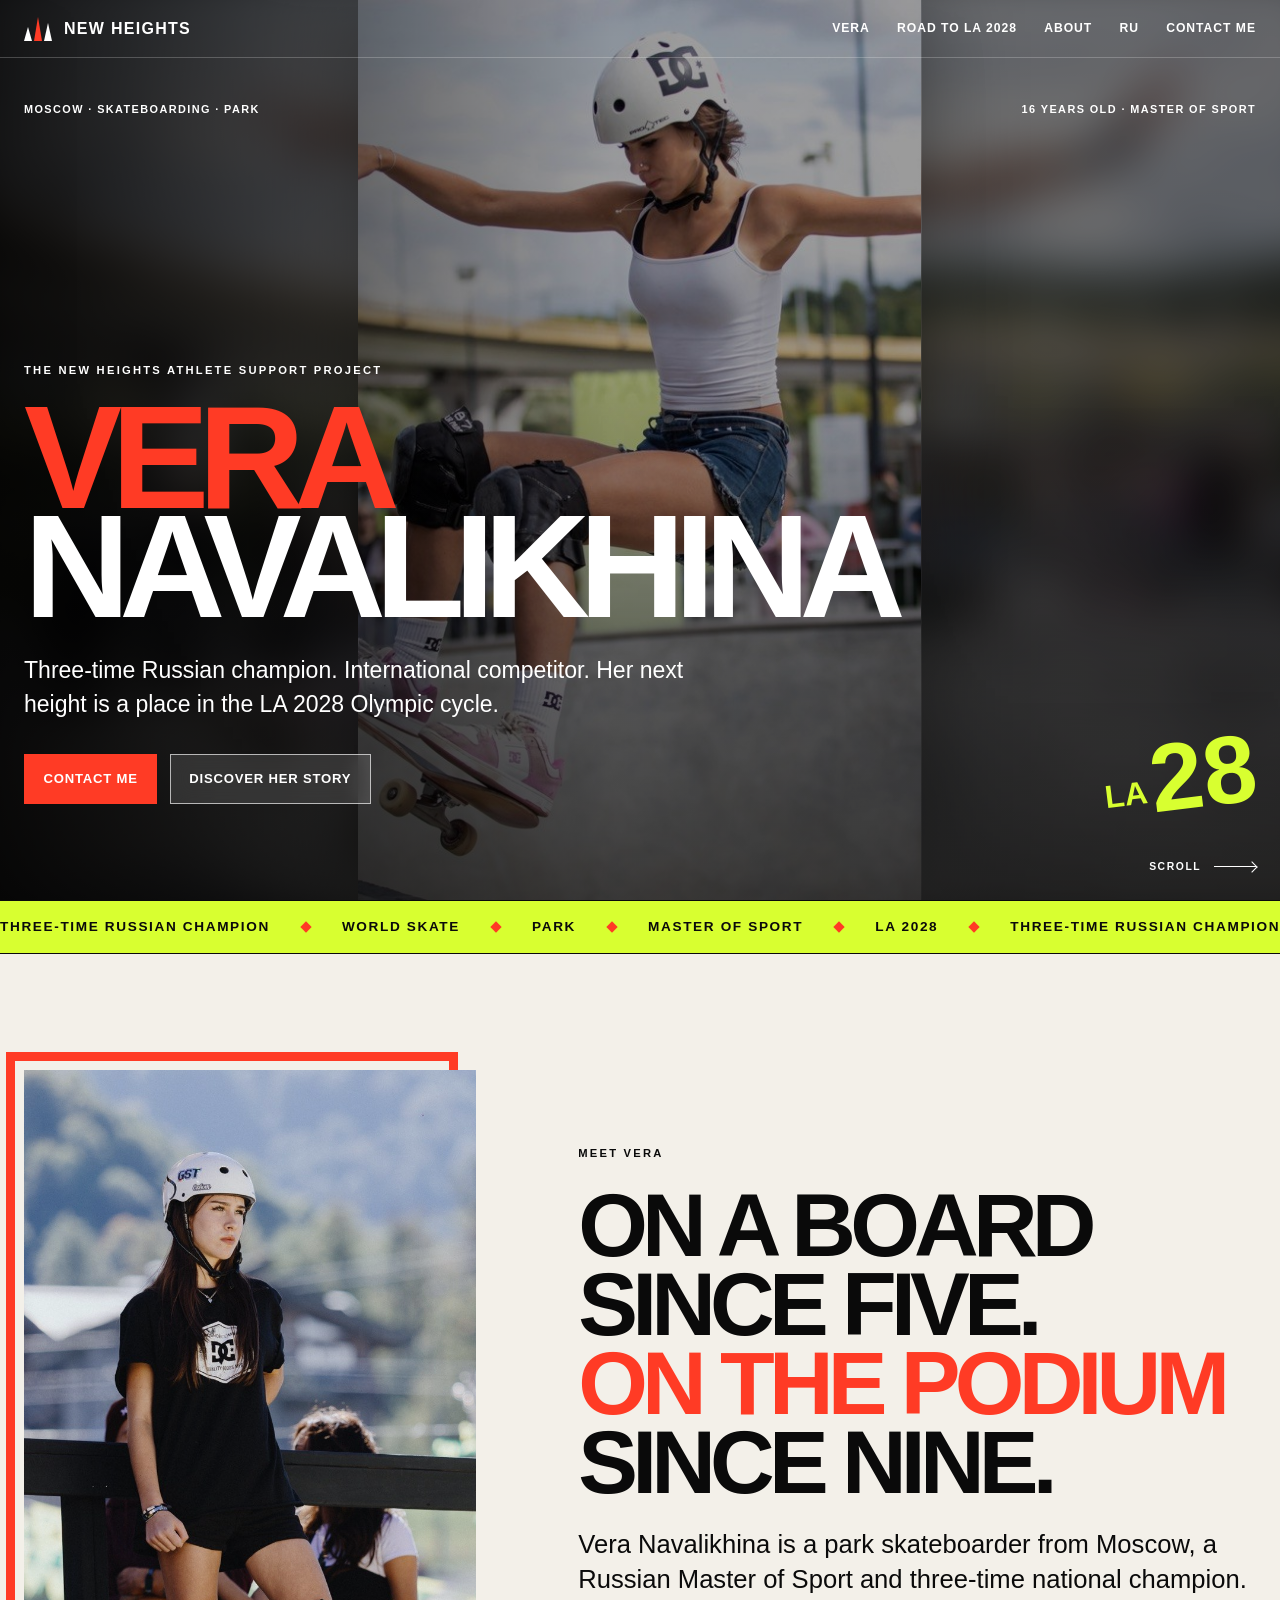
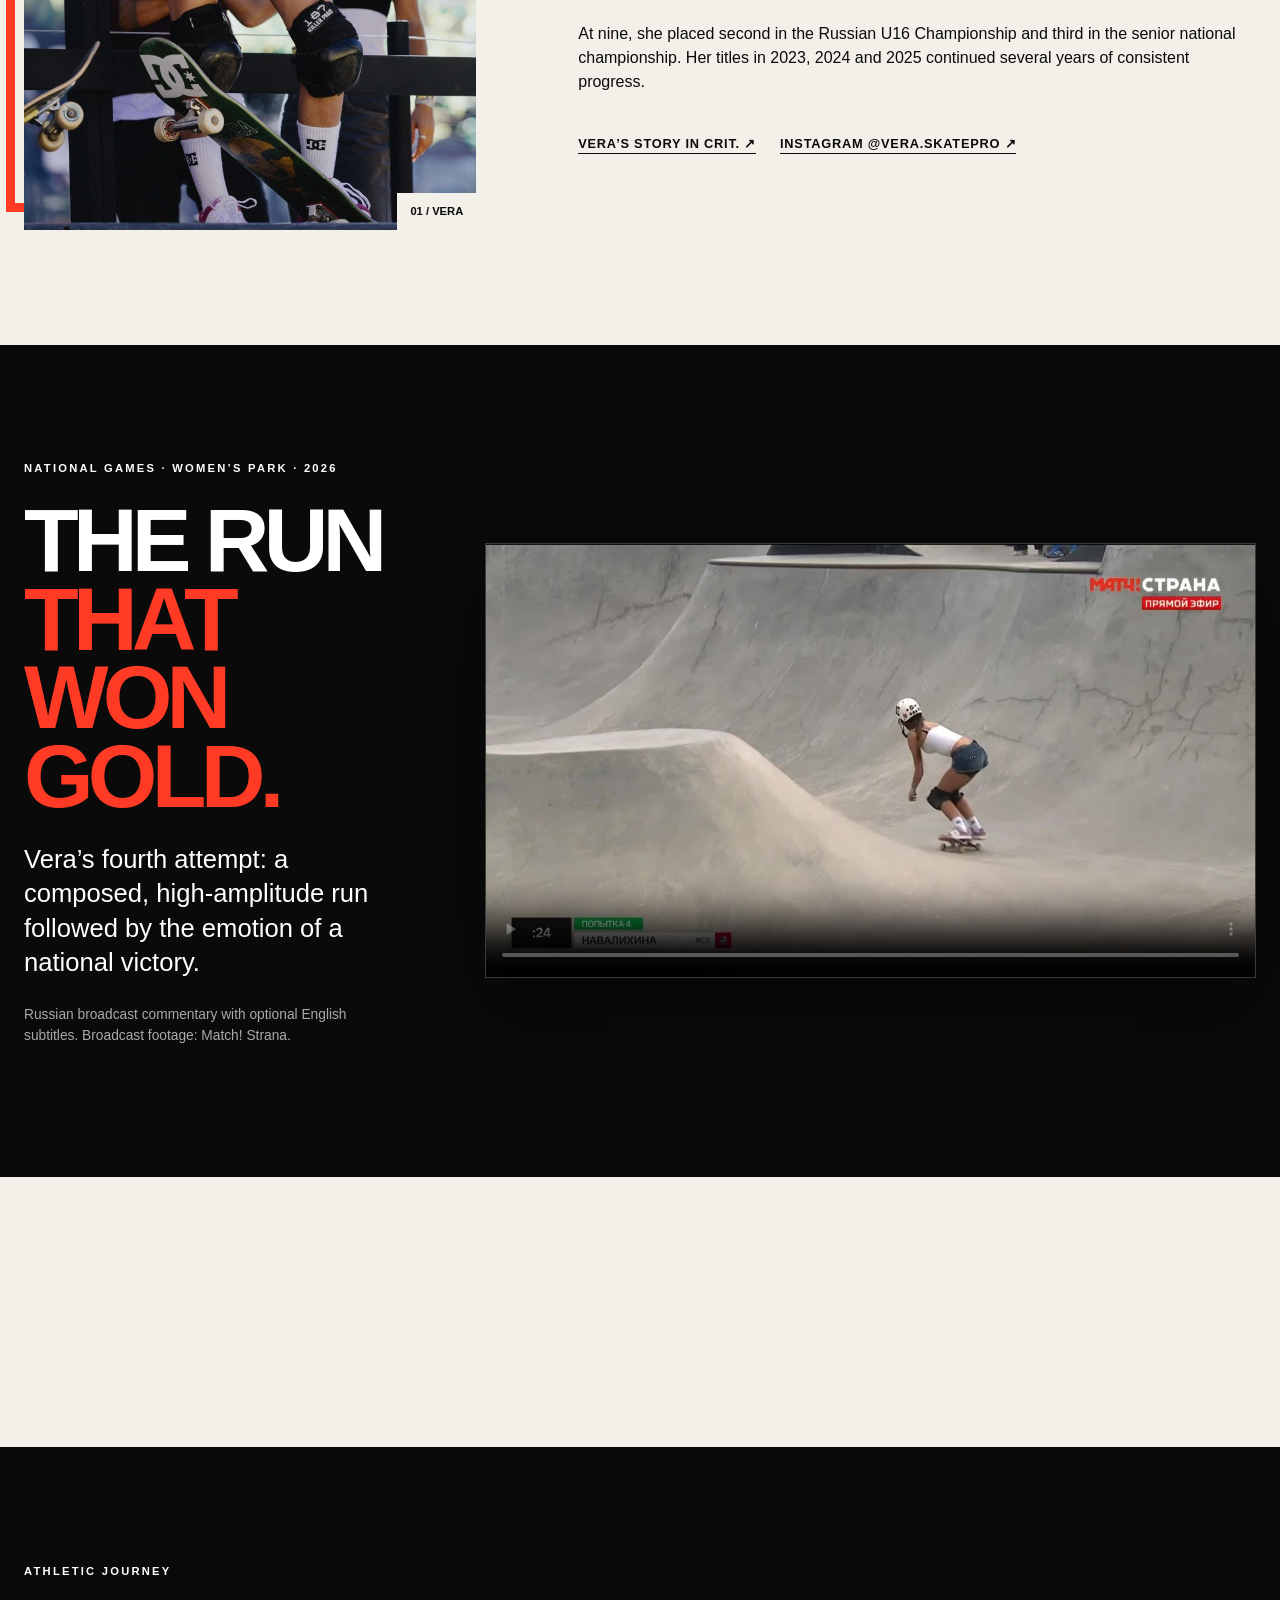
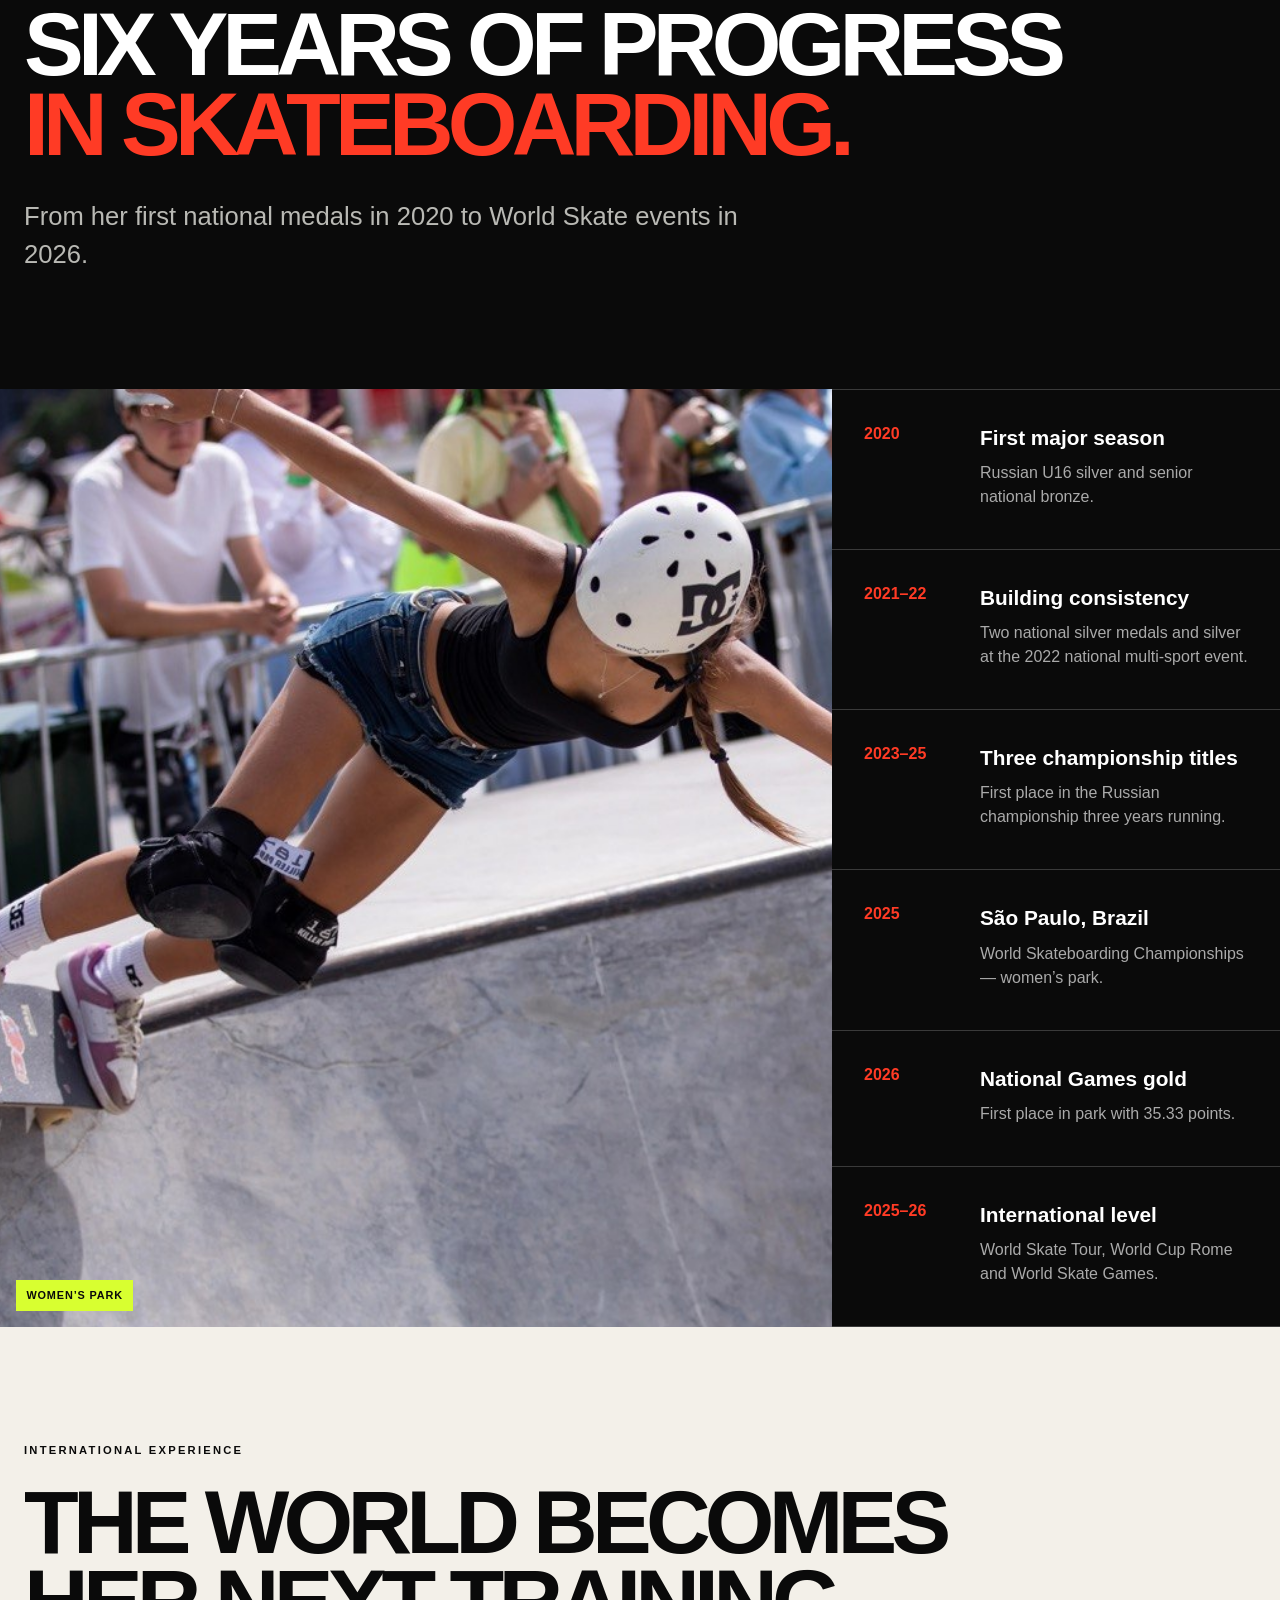
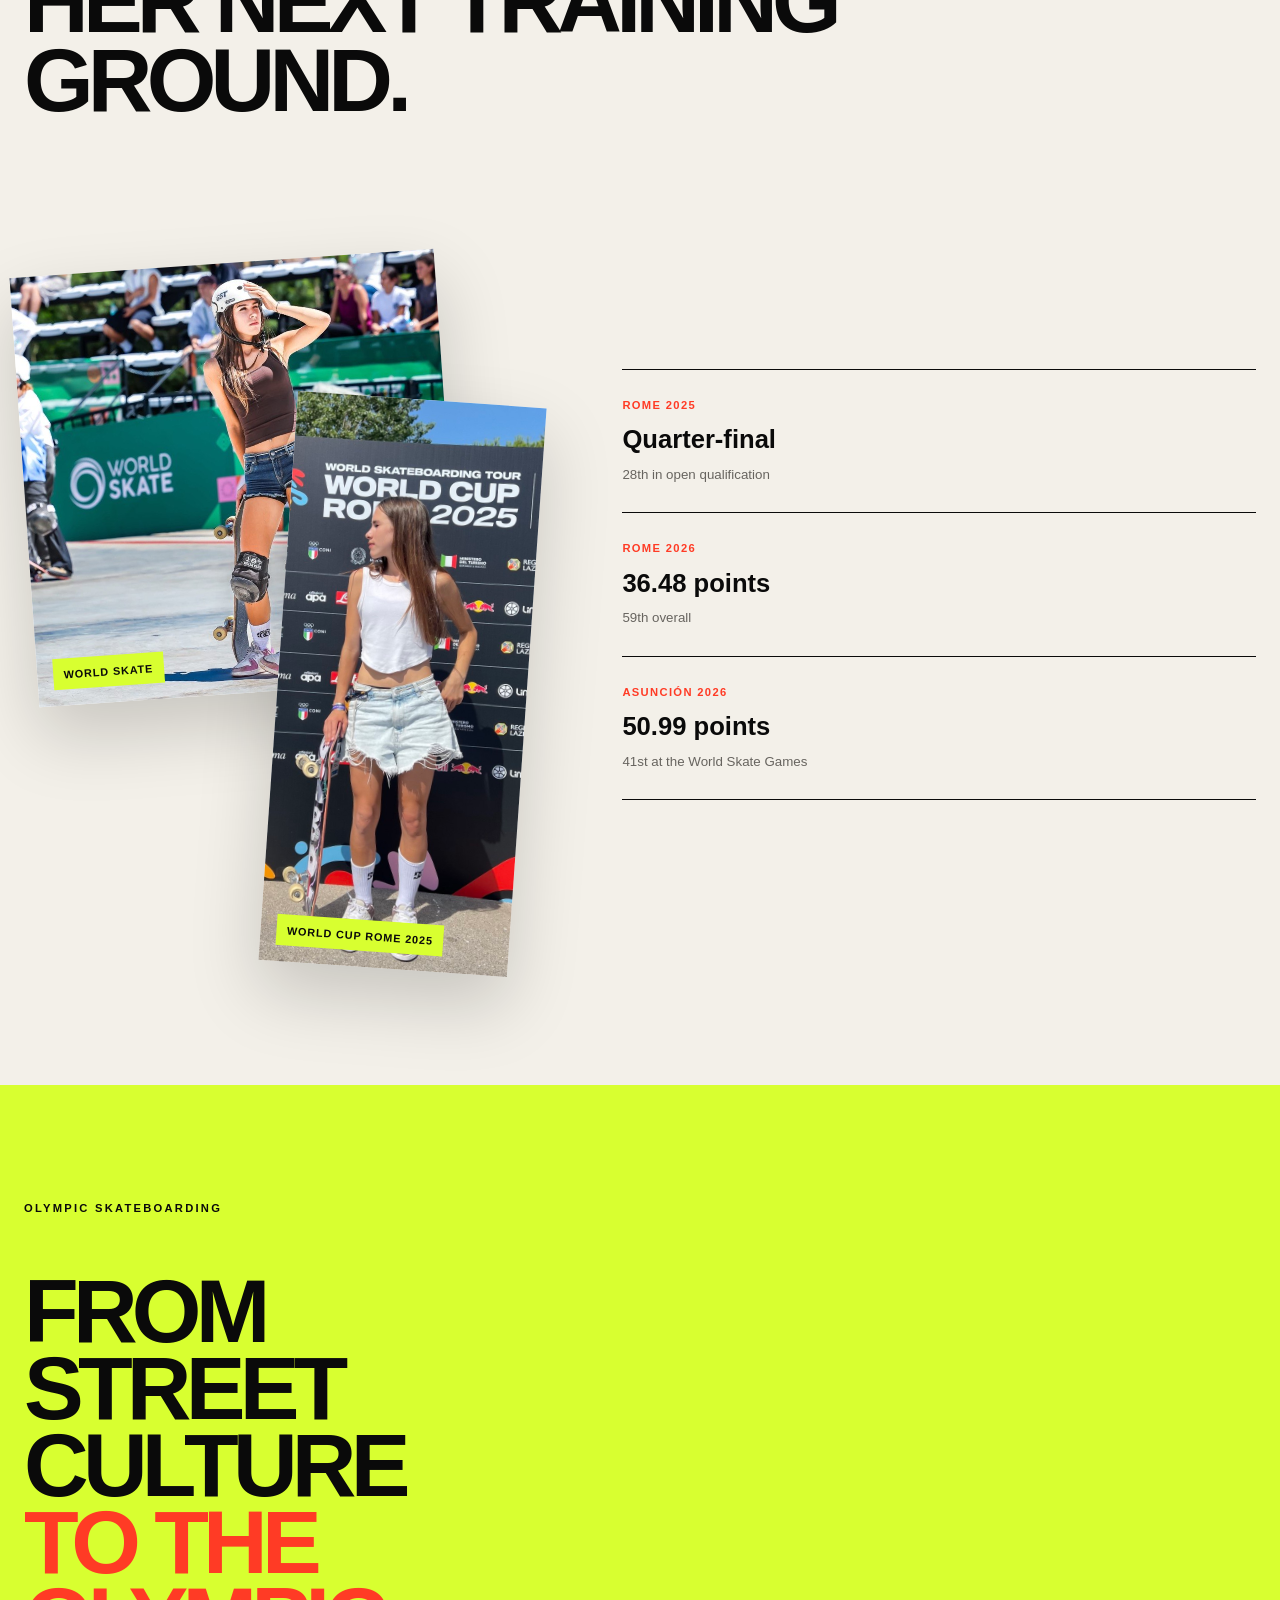
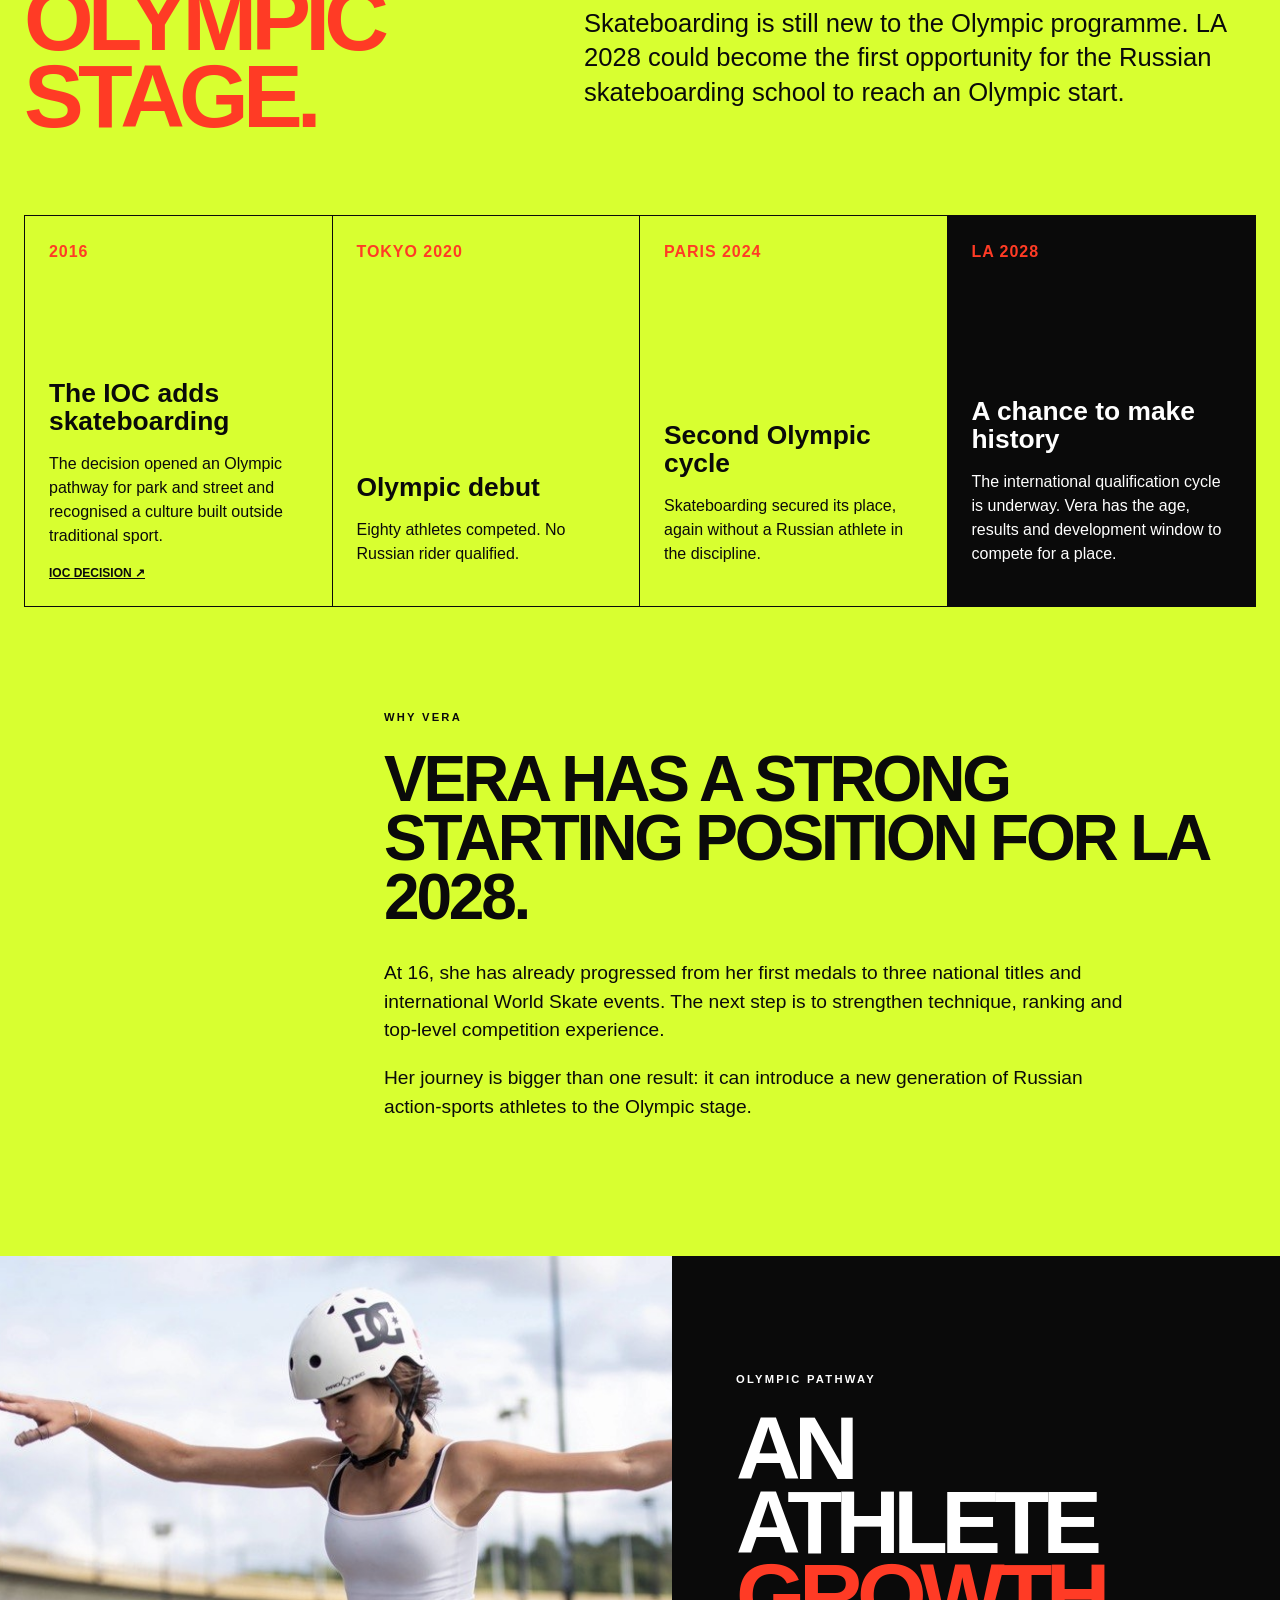
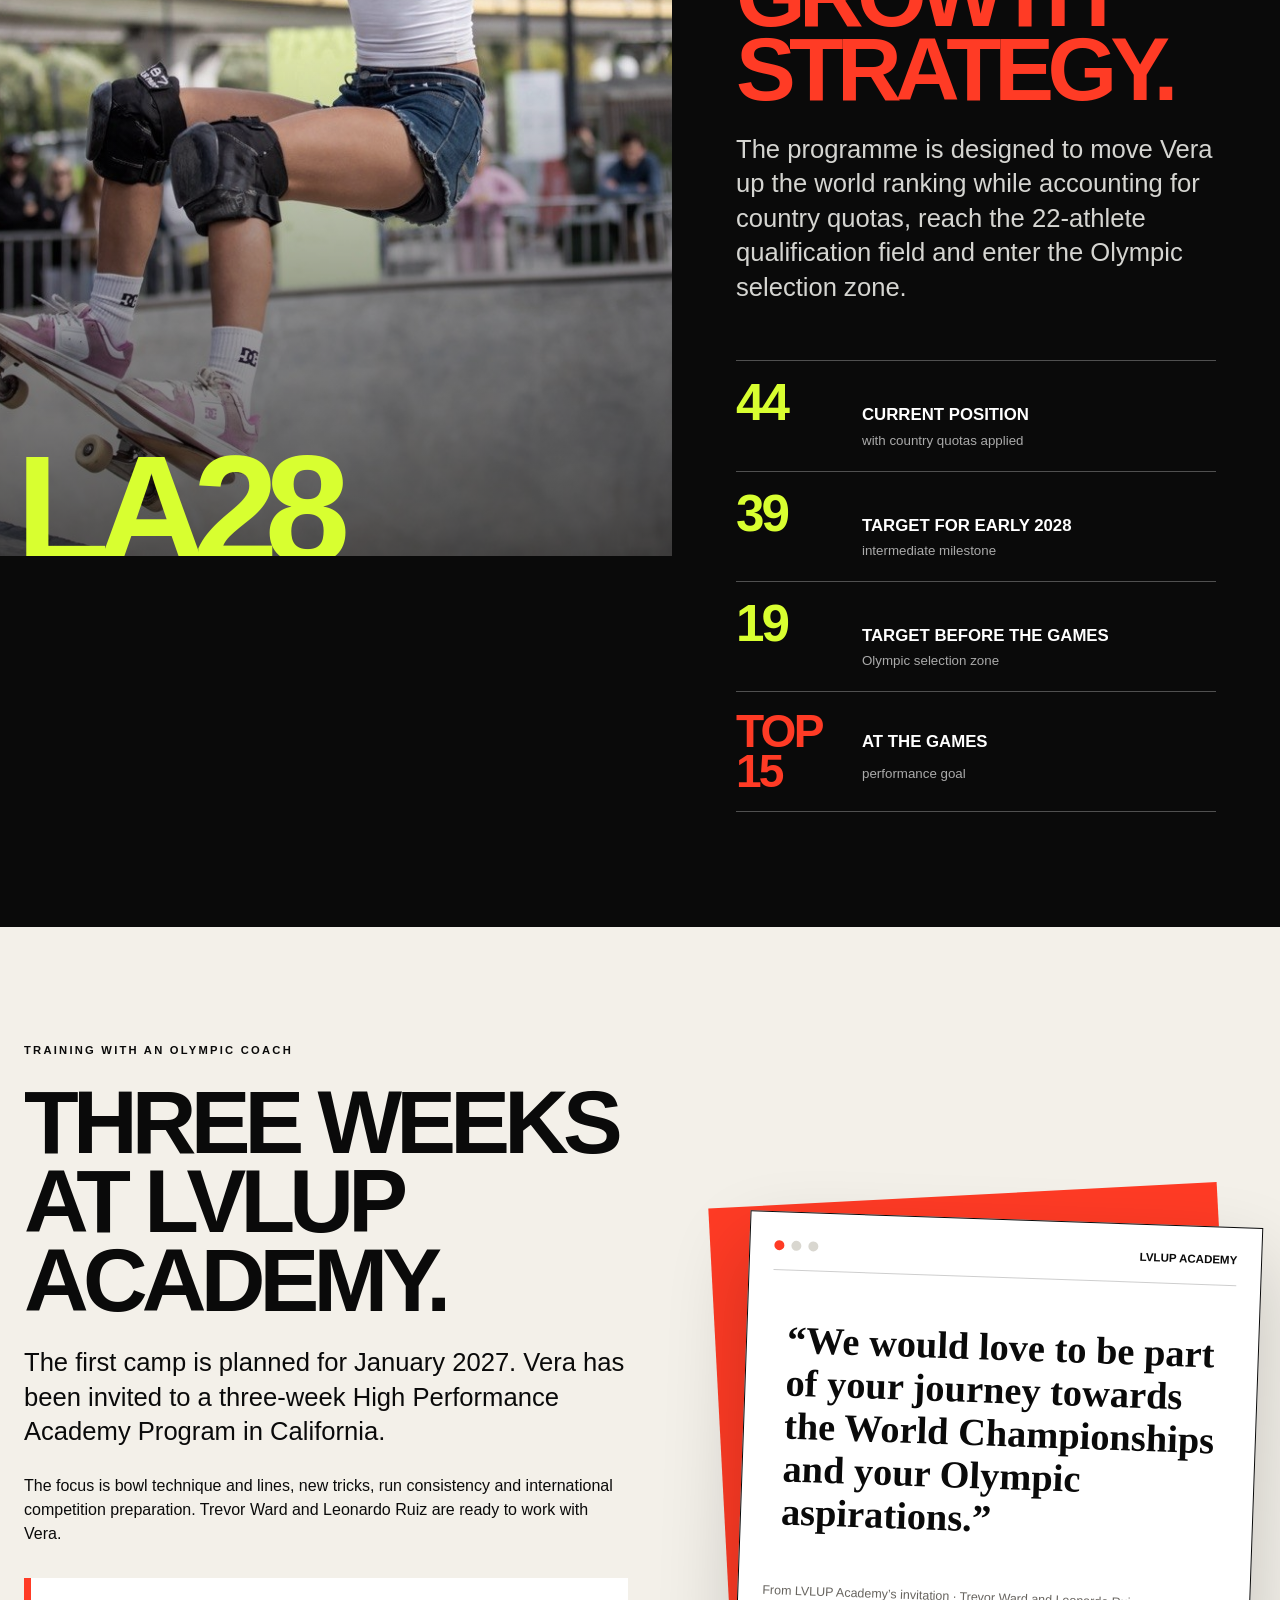
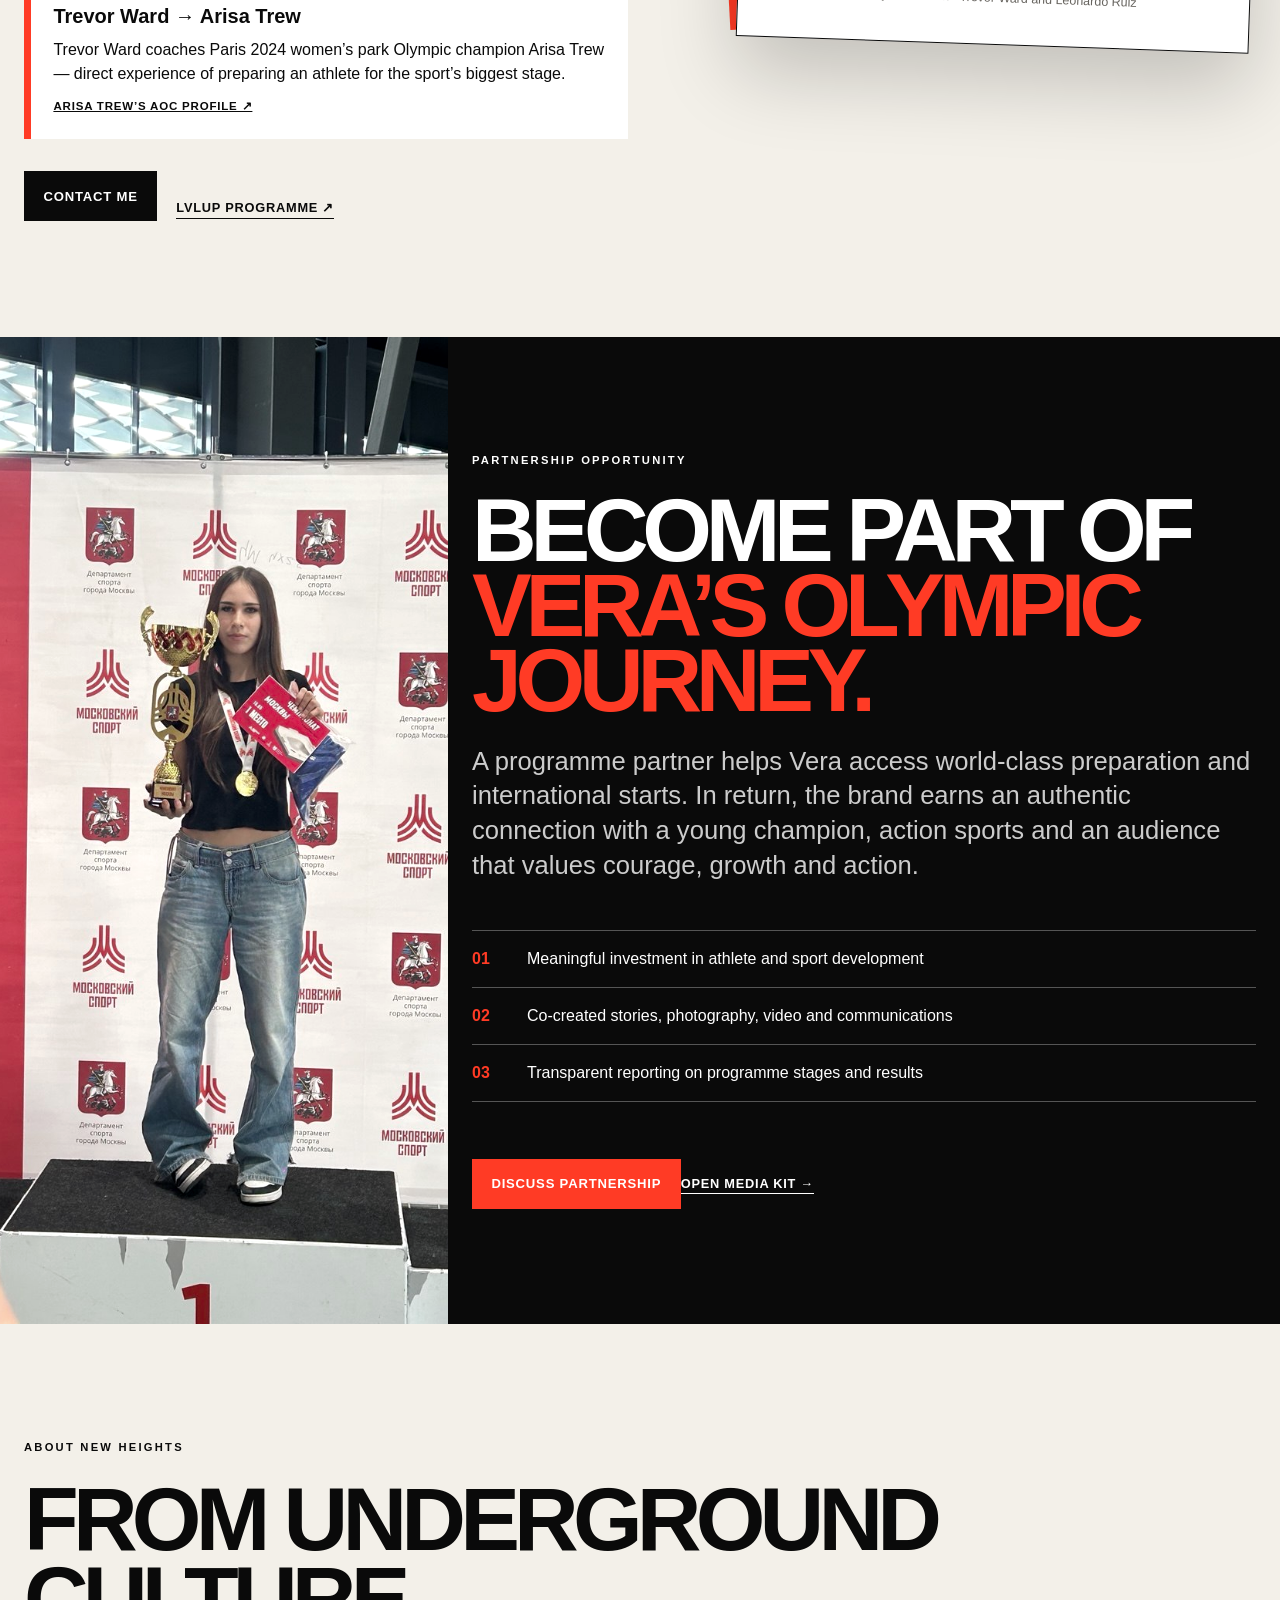
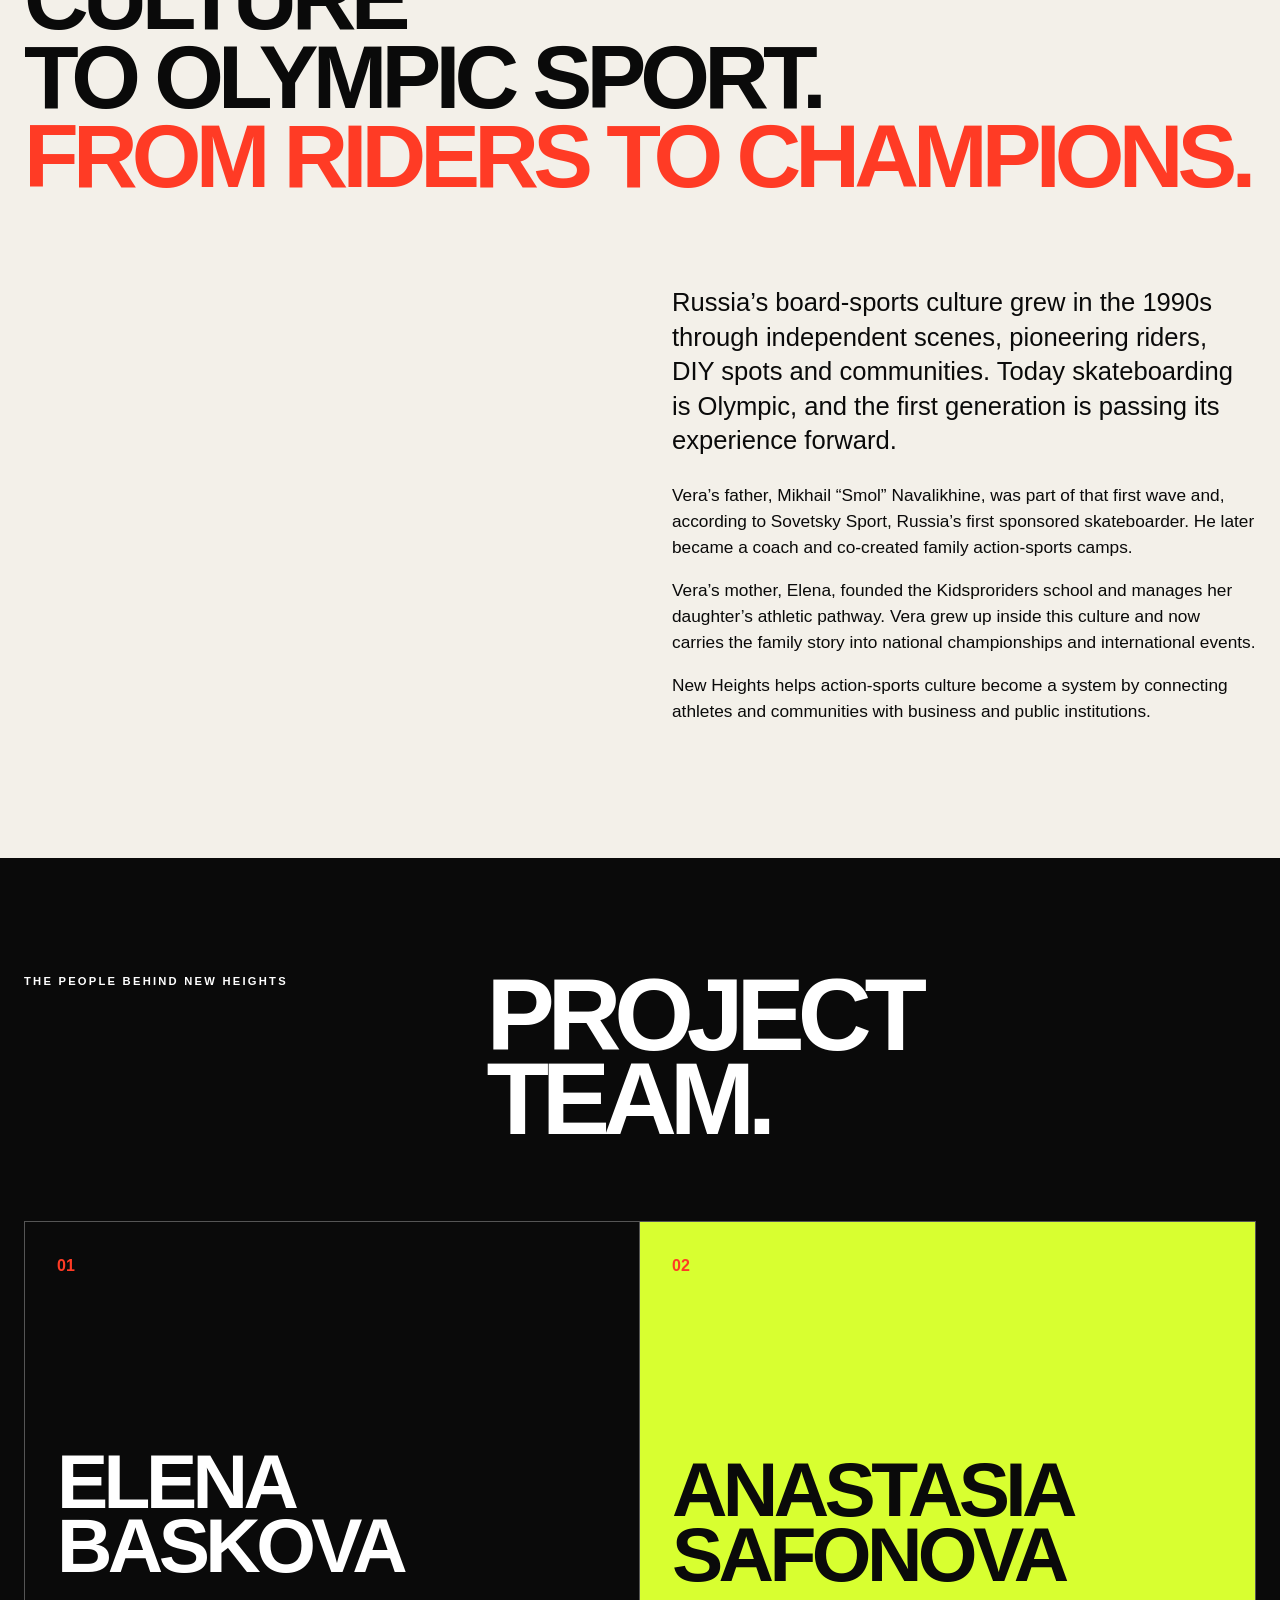
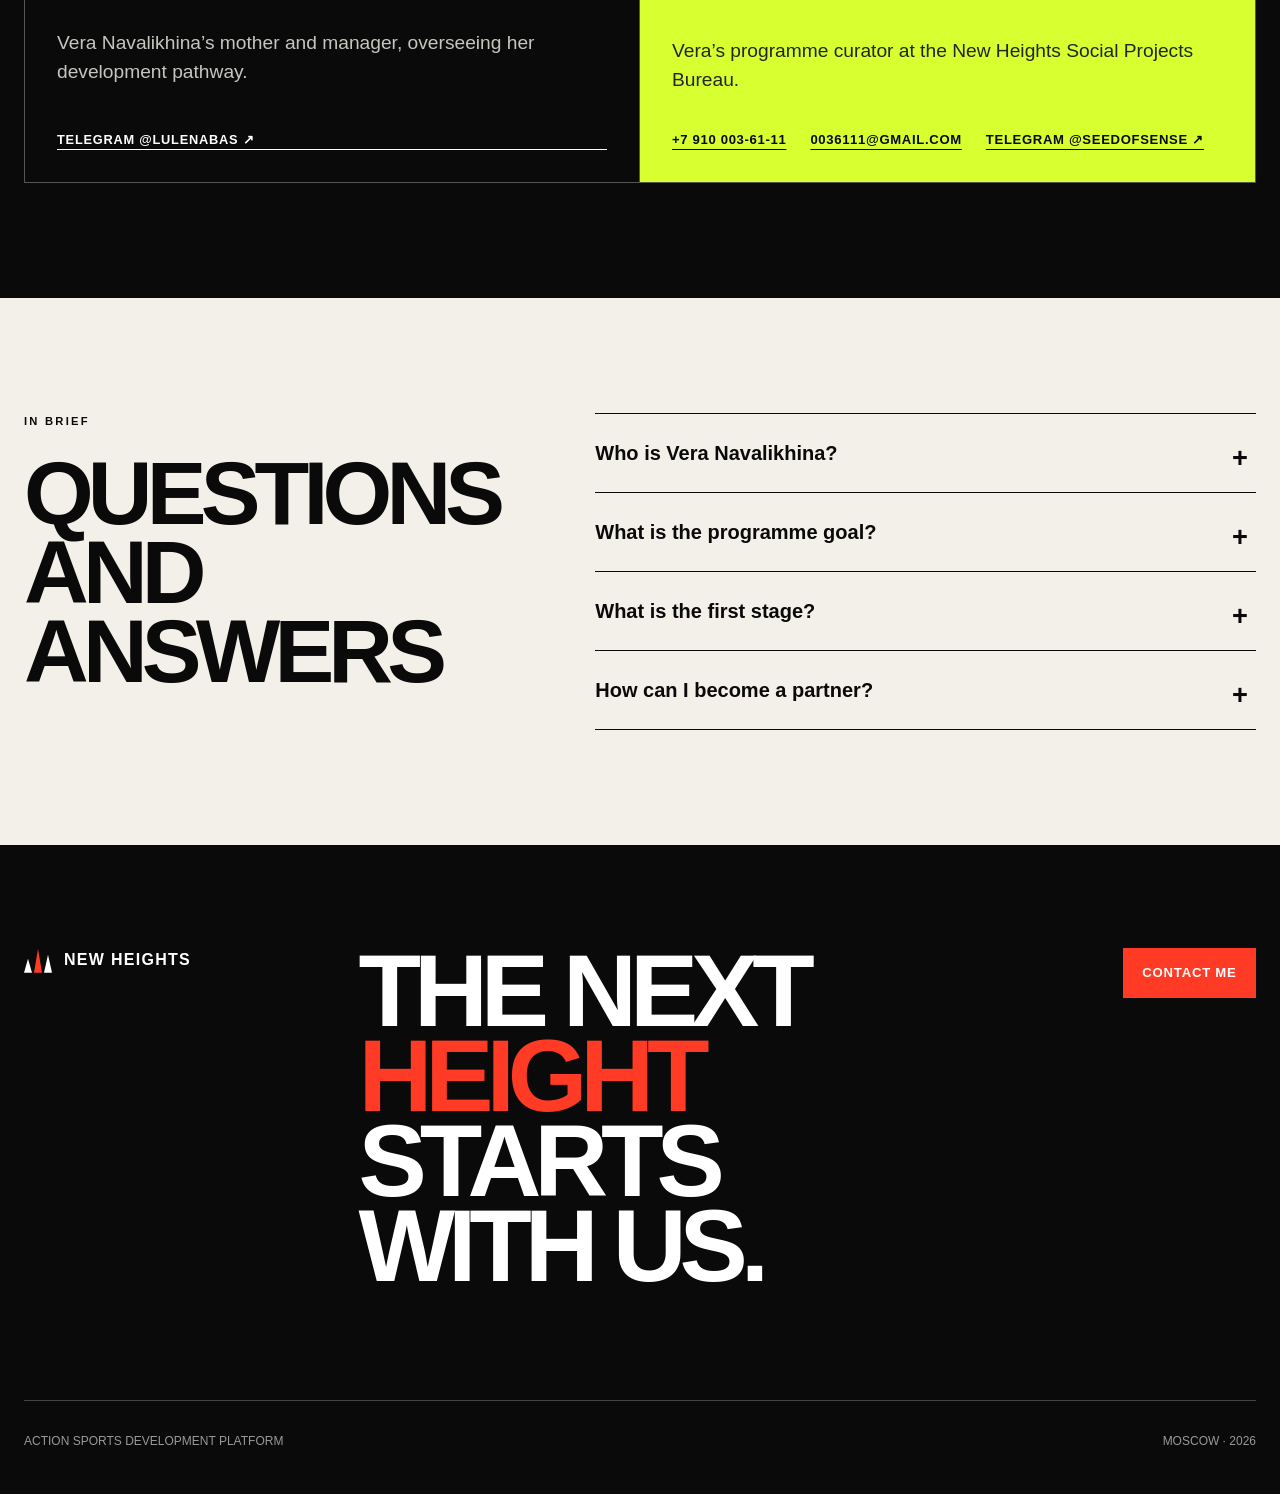
==== commit c95319a6: "Add Vera national victory video with English subtitles" ====
--- a/en.html
+++ b/en.html
@@ -23,8 +23,9 @@
   <link rel="alternate" hreflang="ru" href="https://0036111-lab.github.io/novaya-vysota/">
   <link rel="alternate" hreflang="en" href="https://0036111-lab.github.io/novaya-vysota/en.html">
   <link rel="alternate" hreflang="x-default" href="https://0036111-lab.github.io/novaya-vysota/">
+  <link rel="preload" as="image" href="assets/vera-air.jpg" fetchpriority="high">
   <link rel="icon" href="favicon.svg" type="image/svg+xml">
-  <link rel="stylesheet" href="styles.css?v=20261101-4">
+  <link rel="stylesheet" href="styles.css?v=20261109-1">
   <script type="application/ld+json">
   {"@context":"https://schema.org","@graph":[
     {"@type":"Person","@id":"https://0036111-lab.github.io/novaya-vysota/#vera","name":"Vera Navalikhina","url":"https://0036111-lab.github.io/novaya-vysota/en.html#vera","image":"https://0036111-lab.github.io/novaya-vysota/assets/vera-editorial.jpg","jobTitle":"Athlete","description":"Russian park skateboarder, Master of Sport and three-time national champion with World Skate experience.","knowsAbout":["park skateboarding","World Skate","Olympic skateboarding","LA 2028"],"sameAs":["https://criterium.ru/hero-vera-navalihina/","https://www.sovsport.ru/extreme/articles/po-lichnomu-priglasheniyu-s-sh-a-s-rossijskim-flagom-nasha-skejtbordistka-v-15-let-pokoryaet-mir"]},
@@ -45,7 +46,7 @@
 
   <main id="main">
     <section class="hero" id="top" aria-labelledby="hero-title">
-      <div class="hero-media" aria-hidden="true"><video autoplay muted loop playsinline preload="metadata" poster="assets/vera-air.jpg"><source src="assets/vera-hero.mp4" type="video/mp4"></video><div class="hero-media-blur"></div><div class="hero-shade"></div></div>
+      <div class="hero-media" aria-hidden="true"><video muted loop playsinline preload="none" poster="assets/vera-air.jpg" data-deferred-video><source data-src="assets/vera-hero.mp4" type="video/mp4"></video><div class="hero-media-blur"></div><div class="hero-shade"></div></div>
       <div class="hero-topline"><span>Moscow · Skateboarding · Park</span><span>16 years old · Master of Sport</span></div>
       <div class="hero-copy" data-reveal><p class="eyebrow light">The New Heights athlete support project</p><h1 id="hero-title"><span>Vera</span><br>Navalikhina</h1><p class="hero-lead">Three-time Russian champion. International competitor. Her next height is a place in the LA 2028 Olympic cycle.</p><div class="hero-actions"><a class="button button-accent" href="https://t.me/seedofsense" target="_blank" rel="noreferrer">Contact me</a><a class="button button-glass" href="#vera">Discover her story</a></div></div>
       <div class="hero-stamp" aria-hidden="true"><span>LA</span><strong>28</strong></div><a class="scroll-cue" href="#vera"><span>Scroll</span><i></i></a>
@@ -55,7 +56,18 @@
 
     <section class="profile section-pad" id="vera" aria-labelledby="profile-title">
       <div class="profile-image image-frame" data-reveal><img src="assets/vera-editorial.jpg" alt="Park skateboarder Vera Navalikhina holding her skateboard" width="853" height="1280"><span class="frame-index">01 / Vera</span></div>
-      <div class="profile-copy" data-reveal><p class="eyebrow">Meet Vera</p><h2 id="profile-title">On a board<br>since five.<br><em>On the podium</em><br>since nine.</h2><p class="large-copy">Vera Navalikhina is a park skateboarder from Moscow, a Russian Master of Sport and three-time national champion.</p><p>At nine, she placed second in the Russian U16 Championship and third in the senior national championship. Her titles in 2023, 2024 and 2025 continued several years of consistent progress.</p><a class="source-link" href="https://criterium.ru/hero-vera-navalihina/" target="_blank" rel="noreferrer">Vera’s story in CRIT. ↗</a></div>
+      <div class="profile-copy" data-reveal><p class="eyebrow">Meet Vera</p><h2 id="profile-title">On a board<br>since five.<br><em>On the podium</em><br>since nine.</h2><p class="large-copy">Vera Navalikhina is a park skateboarder from Moscow, a Russian Master of Sport and three-time national champion.</p><p>At nine, she placed second in the Russian U16 Championship and third in the senior national championship. Her titles in 2023, 2024 and 2025 continued several years of consistent progress.</p><div class="profile-links"><a class="source-link" href="https://criterium.ru/hero-vera-navalihina/" target="_blank" rel="noreferrer">Vera’s story in CRIT. ↗</a><a class="source-link" href="https://www.instagram.com/vera.skatepro/" target="_blank" rel="noreferrer">Instagram @vera.skatepro ↗</a></div></div>
+    </section>
+
+    <section class="featured-video section-dark section-pad" aria-labelledby="featured-video-title">
+      <div class="featured-video-copy" data-reveal><p class="eyebrow light">National Games · Women’s Park · 2026</p><h2 id="featured-video-title">The run<br><span>that won gold.</span></h2><p class="large-copy">Vera’s fourth attempt: a composed, high-amplitude run followed by the emotion of a national victory.</p><p class="featured-video-note">Russian broadcast commentary with optional English subtitles. Broadcast footage: Match! Strana.</p></div>
+      <div class="featured-video-player" data-reveal>
+        <video controls playsinline preload="metadata" poster="assets/vera-national-games-2026-poster.jpg">
+          <source src="assets/vera-national-games-2026.mp4" type="video/mp4">
+          <track kind="subtitles" src="assets/vera-national-games-2026-en.vtt" srclang="en" label="English" default>
+          Your browser does not support embedded video.
+        </video>
+      </div>
     </section>
 
     <section class="numbers" aria-label="Vera in numbers"><article data-reveal><strong>3</strong><span>consecutive Russian titles</span></article><article data-reveal><strong>5</strong><span>age when the journey began</span></article><article data-reveal><strong>41</strong><span>at the 2026 World Skate Games</span></article><article data-reveal><strong>2028</strong><span>the programme’s Olympic horizon</span></article></section>
@@ -80,6 +92,6 @@
   </main>
 
   <footer><div class="footer-main"><div class="brand footer-brand"><span class="brand-mark" aria-hidden="true"><i></i><i></i><i></i></span><span>New Heights</span></div><h2>The next<br><span>height</span><br>starts<br>with us.</h2><a class="button button-accent" href="https://t.me/seedofsense" target="_blank" rel="noreferrer">Contact me</a></div><div class="footer-meta"><p>Action sports development platform</p><p>Moscow · <span data-year></span></p></div></footer>
-  <script src="app.js?v=20261108-1"></script>
+  <script src="app.js?v=20261108-2"></script>
 </body>
 </html>
--- a/styles.css
+++ b/styles.css
@@ -5,6 +5,7 @@
 .signal{overflow:hidden;padding:1rem 0;background:var(--acid);border-block:1px solid var(--ink)}.signal-track{display:flex;align-items:center;gap:2rem;width:max-content;animation:ticker 25s linear infinite;font-size:.85rem;font-weight:900;letter-spacing:.12em;text-transform:uppercase}.signal-track i{width:8px;height:8px;background:var(--red);transform:rotate(45deg)}@keyframes ticker{to{transform:translateX(-50%)}}
 
 .profile{display:grid;grid-template-columns:minmax(300px,.8fr) 1.2fr;gap:clamp(3rem,8vw,9rem);align-items:center}.image-frame{position:relative}.image-frame::before{content:"";position:absolute;z-index:-1;inset:-18px 18px 18px -18px;border:9px solid var(--red)}.profile-image img{width:100%;max-height:760px;object-fit:cover;filter:saturate(.82)}.frame-index{position:absolute;right:-1px;bottom:-1px;padding:.65rem .85rem;background:var(--paper);font-size:.7rem;font-weight:900;text-transform:uppercase}.profile h2,.section-intro h2,.academy h2,.platform h2,.founder h2,.faq h2{margin:0;font-size:clamp(3rem,7vw,7rem);line-height:.88;letter-spacing:-.065em;text-transform:uppercase}.profile h2 em,.platform h2 em{color:var(--red);font-style:normal}.profile-copy>p:not(.eyebrow){max-width:720px}.numbers{display:grid;grid-template-columns:repeat(4,1fr);border-block:1px solid var(--ink)}.numbers article{min-height:270px;display:flex;flex-direction:column;justify-content:space-between;padding:1.5rem;border-right:1px solid var(--ink)}.numbers article:last-child{border-right:0}.numbers strong{font-size:clamp(4rem,7vw,7rem);line-height:1;letter-spacing:-.08em}.numbers span{max-width:230px;font-weight:800}
+.profile-links{display:flex;gap:1.5rem;flex-wrap:wrap}.featured-video{display:grid;grid-template-columns:minmax(280px,.65fr) minmax(0,1.35fr);gap:clamp(2.5rem,7vw,8rem);align-items:center}.featured-video h2{margin:0;font-size:clamp(3rem,7vw,7rem);line-height:.88;letter-spacing:-.065em;text-transform:uppercase}.featured-video h2 span{color:var(--red)}.featured-video-copy{max-width:620px}.featured-video-note{color:#aaa;font-size:.86rem}.featured-video-player{border:1px solid #3a3a3a;background:#000;box-shadow:0 32px 80px rgba(0,0,0,.38)}.featured-video-player video{width:100%;aspect-ratio:16/9;background:#000}.featured-video-player video::cue{color:#fff;background:rgba(0,0,0,.82);font:700 18px/1.35 Arial,Helvetica,sans-serif}
 
 .story-heading h2{max-width:1100px;margin:0;font-size:clamp(3.2rem,7vw,7.5rem);line-height:.9;letter-spacing:-.065em;text-transform:uppercase}.story-grid{display:grid;grid-template-columns:1.3fr .7fr;align-items:stretch}.story-photo{position:relative;margin:0;overflow:hidden;min-height:720px}.story-photo img{width:100%;height:115%;object-fit:cover;transform:translateY(var(--parallax,0))}.story-photo figcaption,.photo-card figcaption{position:absolute;left:1rem;bottom:1rem;padding:.45rem .65rem;background:var(--acid);color:var(--ink);font-size:.68rem;font-weight:900;letter-spacing:.08em;text-transform:uppercase}.timeline{margin:0;padding:0;list-style:none;border-top:1px solid #3a3a3a}.timeline li{display:grid;grid-template-columns:100px 1fr;gap:1rem;padding:2rem;border-bottom:1px solid #3a3a3a}.timeline time{color:var(--red);font-weight:900}.timeline strong{font-size:1.3rem}.timeline p{margin:.5rem 0;color:#aaa}
 
@@ -30,7 +31,7 @@
 
 .media-page{background:#fff}.site-header.compact{position:relative;background:var(--paper);color:var(--ink)}.media-kit{max-width:1000px;margin:auto;padding:7vw 24px}.media-kit h1{margin:0;font-size:clamp(3rem,7vw,7rem);line-height:.85;letter-spacing:-.06em;text-transform:uppercase}.media-intro{max-width:780px;margin:2rem 0 5rem;font-size:1.35rem}.media-kit section{padding:3rem 0;border-top:1px solid var(--ink)}.media-kit h2{font-size:2.4rem}.media-grid{display:grid;grid-template-columns:repeat(3,1fr);gap:2rem}.media-list{columns:2}.media-next{padding:3rem!important;border:10px solid var(--red)!important}
 
-@media(max-width:1000px){.hero-media video{width:62vw}.profile,.academy{grid-template-columns:1fr 1fr;gap:3rem}.numbers{grid-template-columns:1fr 1fr}.numbers article:nth-child(2){border-right:0}.numbers article:nth-child(-n+2){border-bottom:1px solid}.story-grid,.roadmap,.partnership,.supported{grid-template-columns:1fr}.story-photo{min-height:520px}.roadmap-visual{position:relative;height:68vw;min-height:520px}.partnership-photo{height:80vw;min-height:600px}.international{gap:2rem}.photo-stack{min-height:650px}.supported-cta{grid-column:1}.footer-main{grid-template-columns:1fr}.footer-main .button{width:max-content}}
+@media(max-width:1000px){.hero-media video{width:62vw}.profile,.academy{grid-template-columns:1fr 1fr;gap:3rem}.featured-video{grid-template-columns:1fr}.numbers{grid-template-columns:1fr 1fr}.numbers article:nth-child(2){border-right:0}.numbers article:nth-child(-n+2){border-bottom:1px solid}.story-grid,.roadmap,.partnership,.supported{grid-template-columns:1fr}.story-photo{min-height:520px}.roadmap-visual{position:relative;height:68vw;min-height:520px}.partnership-photo{height:80vw;min-height:600px}.international{gap:2rem}.photo-stack{min-height:650px}.supported-cta{grid-column:1}.footer-main{grid-template-columns:1fr}.footer-main .button{width:max-content}}
 @media(max-width:760px){.site-header{padding:.9rem 20px}.menu-button{display:block}.site-nav{display:none;position:absolute;left:0;right:0;top:100%;align-items:stretch;padding:1.2rem 20px;background:var(--paper);color:var(--ink);border-bottom:1px solid var(--ink);flex-direction:column}.site-nav.open{display:flex}.site-nav a,.site-nav button{text-align:left}.hero{padding:8rem 20px 5rem}.hero-media video{width:100%;height:100%}.hero-media-blur{display:none}.hero-shade{background:linear-gradient(0deg,rgba(0,0,0,.85),rgba(0,0,0,.05) 70%),linear-gradient(90deg,rgba(0,0,0,.35),transparent)}.hero-topline{left:20px;right:20px;top:5rem}.hero-topline span:last-child{display:none}.hero h1{font-size:clamp(4rem,19vw,7rem)}.hero-stamp{right:20px;bottom:3.8rem}.hero-stamp strong{font-size:4rem}.scroll-cue{display:none}.section-pad{padding:5.5rem 20px}.profile,.international,.academy,.platform,.founder,.faq{grid-template-columns:1fr}.profile{gap:4rem}.profile-image{width:82%;margin-left:auto}.numbers article{min-height:220px}.story-heading h2{font-size:3.5rem}.timeline li{grid-template-columns:80px 1fr;padding:1.4rem 20px}.international .section-intro,.platform .section-intro,.platform-copy,.platform-grid{grid-column:auto}.photo-stack{min-height:580px}.card-back{width:92%;height:330px}.card-front{width:55%;height:430px}.roadmap-content{padding:5.5rem 20px}.roadmap h2{font-size:4rem}.academy-proof{margin:3rem 20px}.partnership-copy{padding:5.5rem 20px}.partnership h2{font-size:3.8rem}.platform-grid{grid-template-columns:1fr}.platform-grid article{min-height:230px;border-right:0;border-bottom:1px solid}.platform-grid article:last-child{border-bottom:0}.founder-mark{min-height:420px}.founder-copy{padding:5rem 20px}.faq{gap:3rem}.footer-meta{flex-direction:column}.form-row{grid-template-columns:1fr}.media-grid{grid-template-columns:1fr}.media-list{columns:1}}
 @media(max-width:480px){.hero h1{font-size:13.5vw;line-height:.8}.hero-lead{font-size:1rem}.hero-actions .button{width:100%}.hero-stamp{display:none}.numbers{grid-template-columns:1fr}.numbers article{min-height:180px;border-right:0;border-bottom:1px solid}.numbers article:nth-child(2){border-bottom:1px solid}.numbers article:last-child{border-bottom:0}.profile h2,.section-intro h2,.academy h2,.platform h2,.founder h2,.faq h2{font-size:2.8rem}.story-heading h2{font-size:2.8rem}.story-photo{min-height:360px}.photo-stack{min-height:500px}.card-back{height:270px}.card-front{height:360px}.roadmap-visual{min-height:420px}.roadmap h2,.partnership h2{font-size:3.2rem}.mail-window{padding:1rem}.mail-window blockquote{margin:2rem .2rem}.partner-dialog{padding:1.4rem}.footer-main .button{width:100%}}
 
